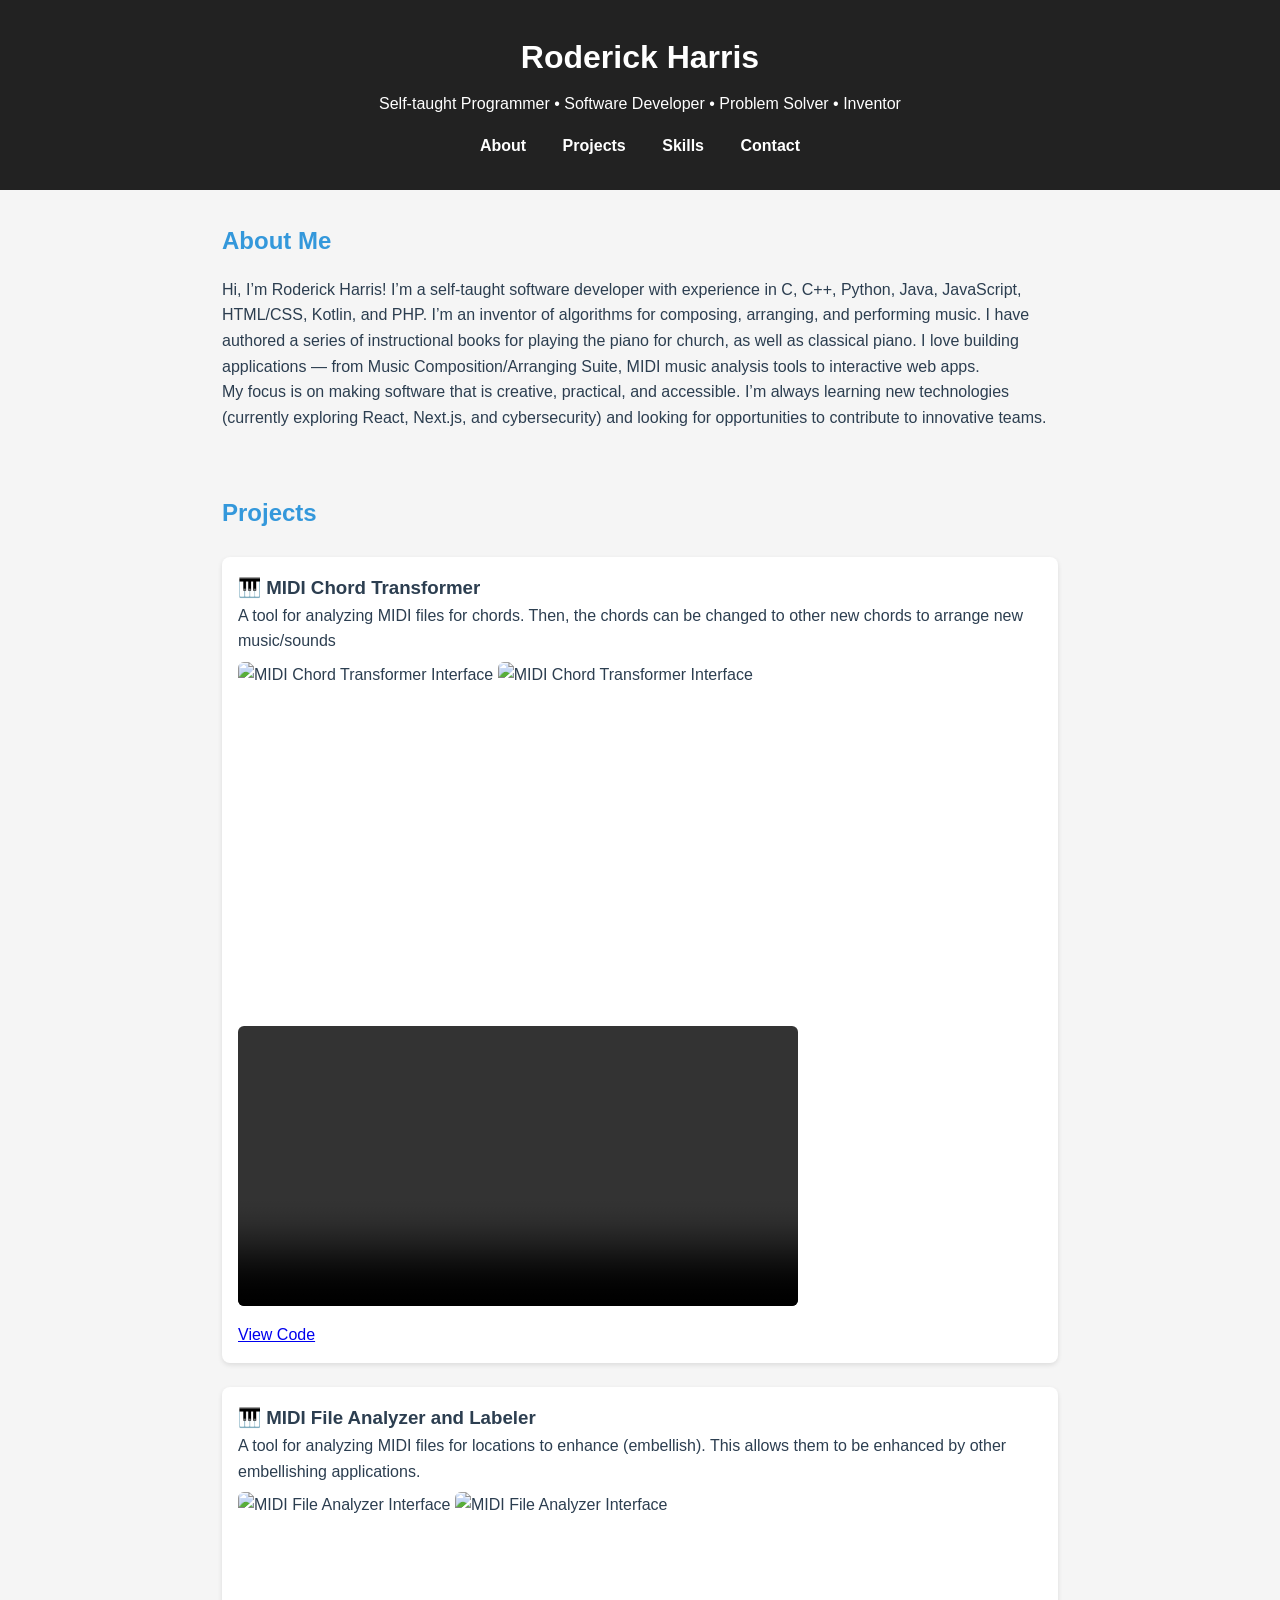
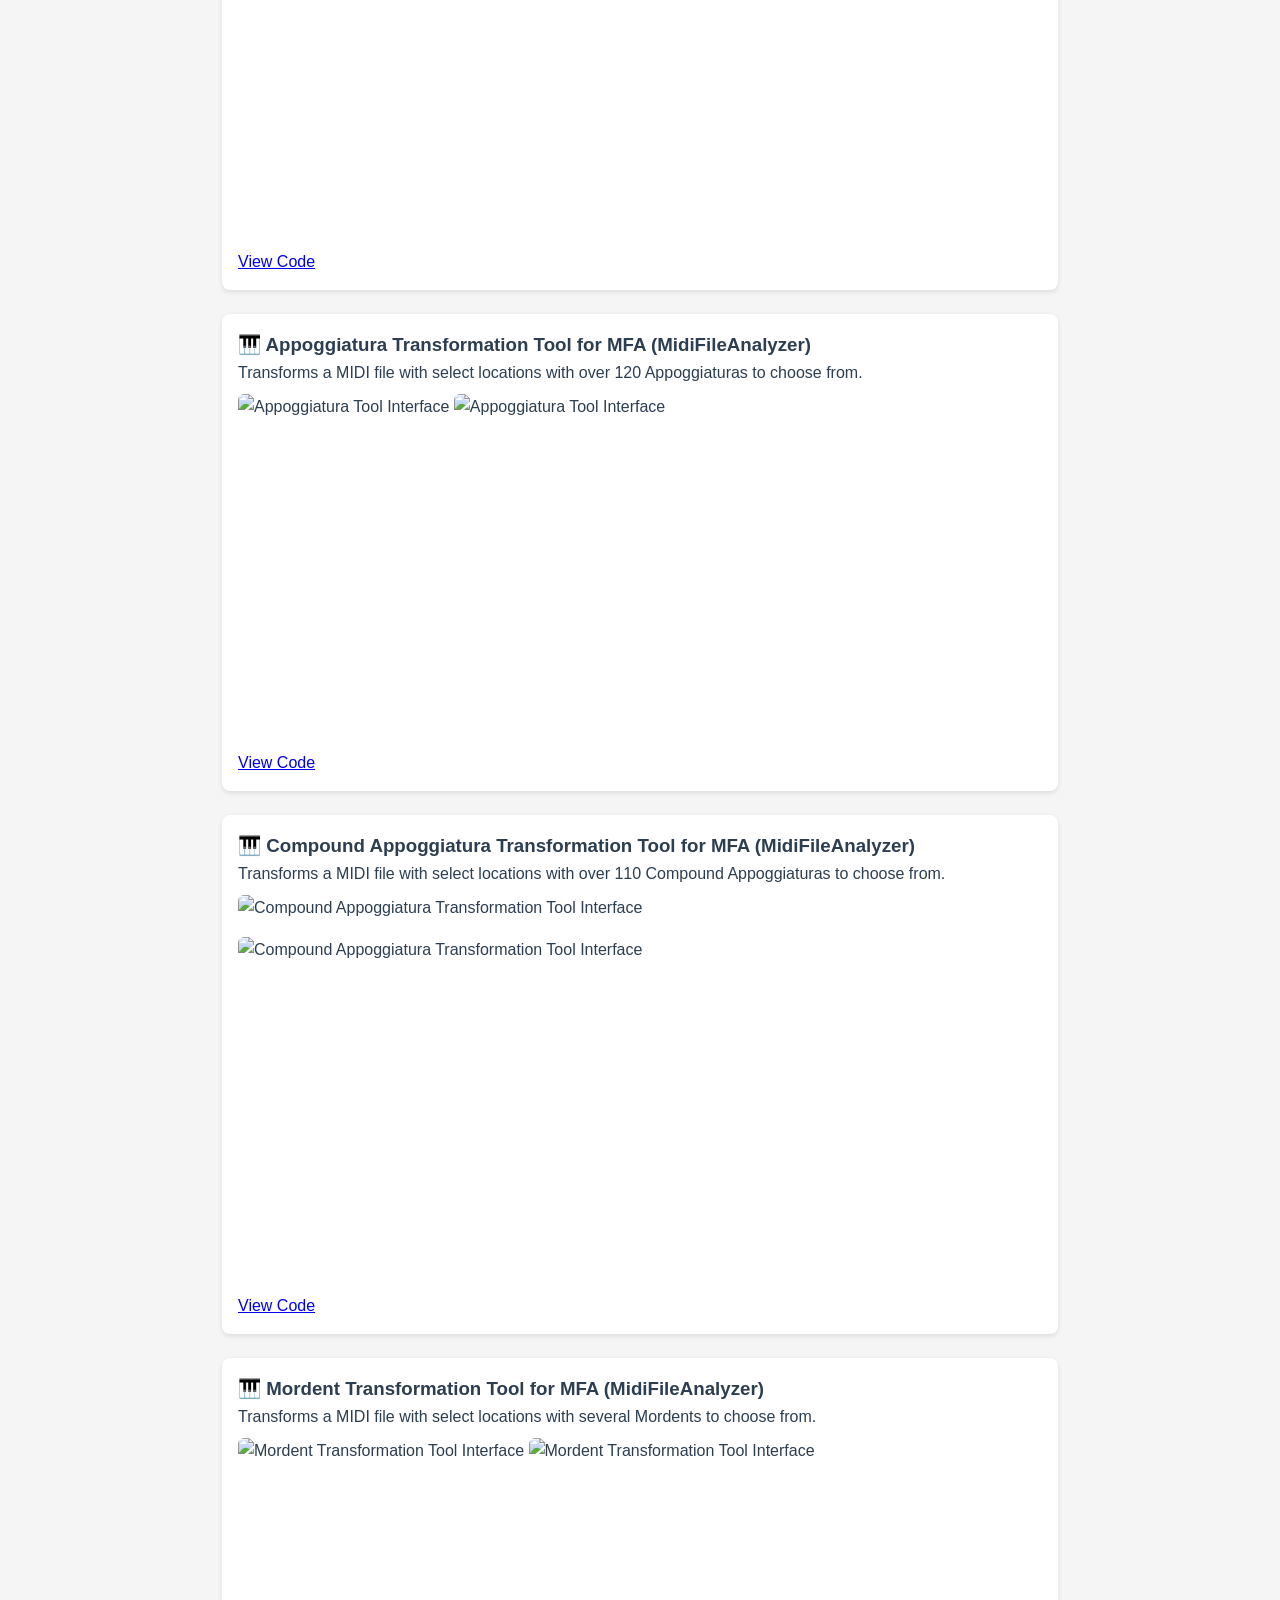
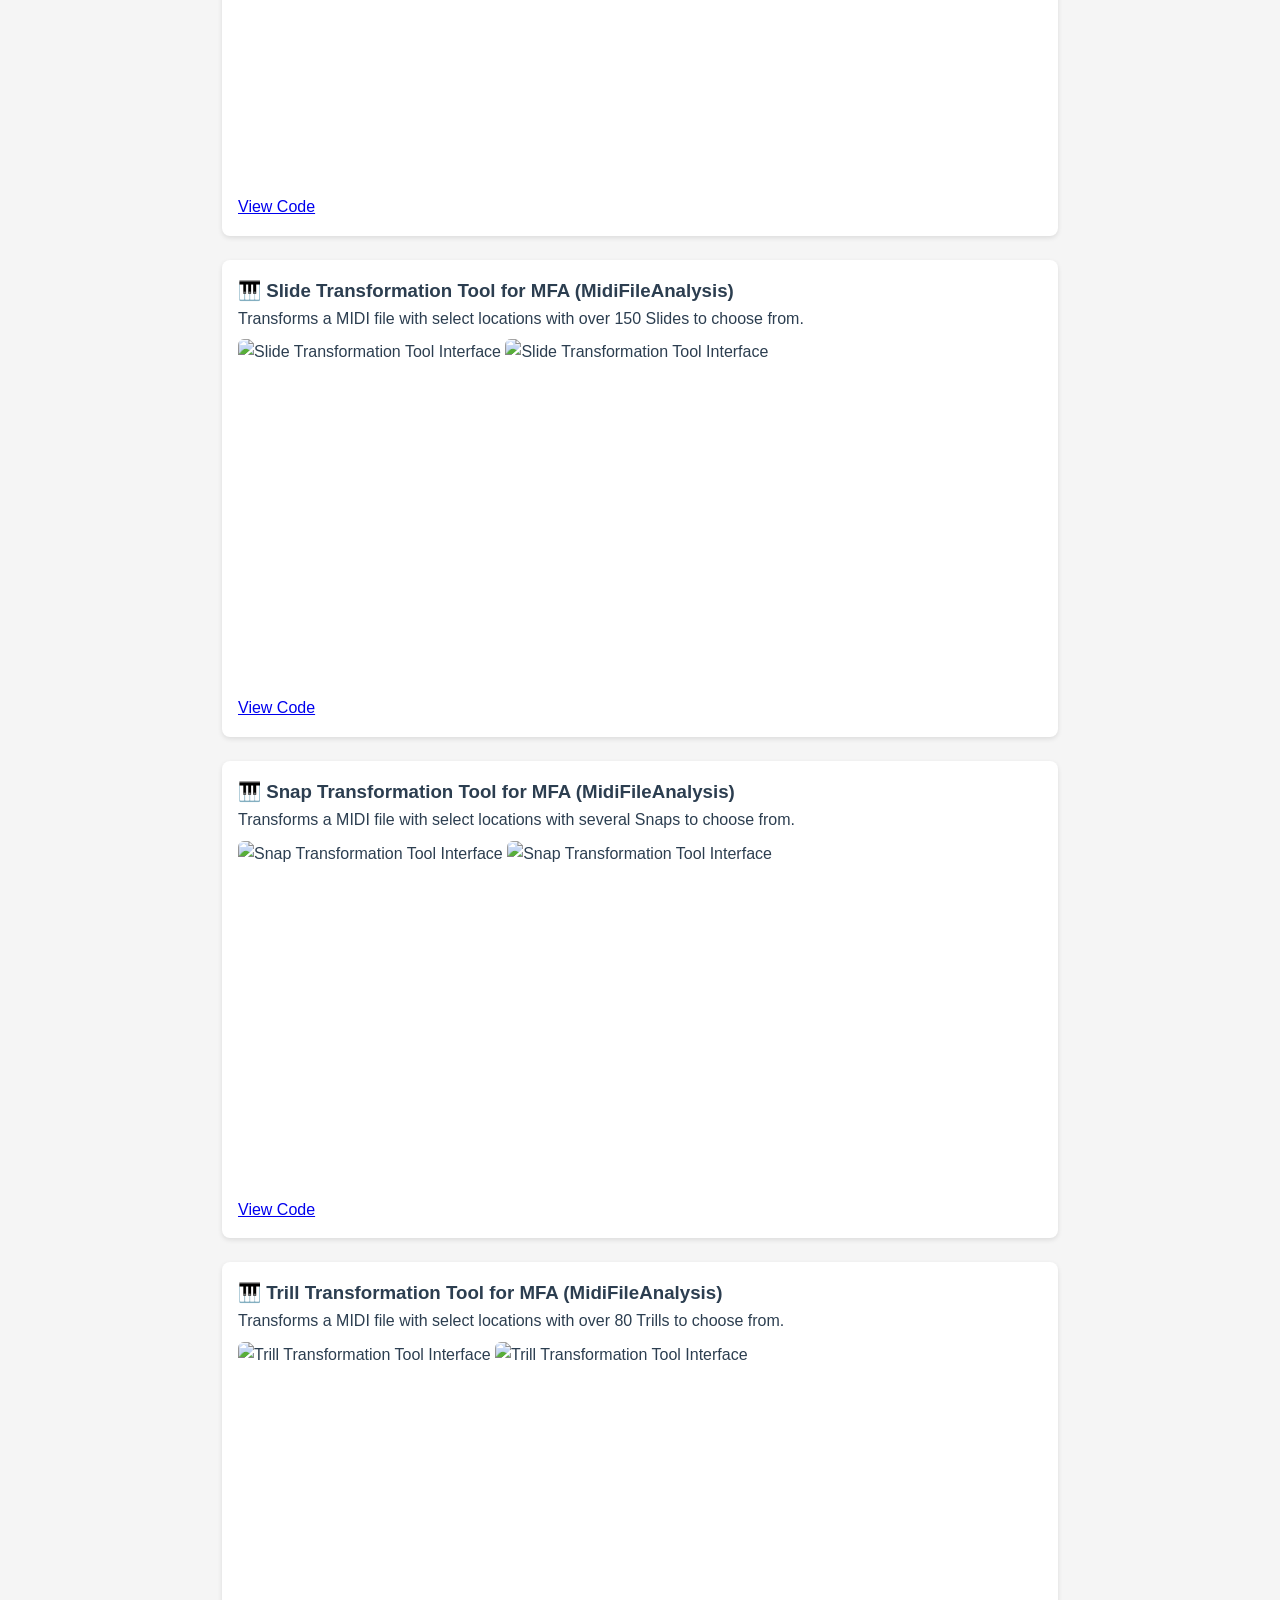
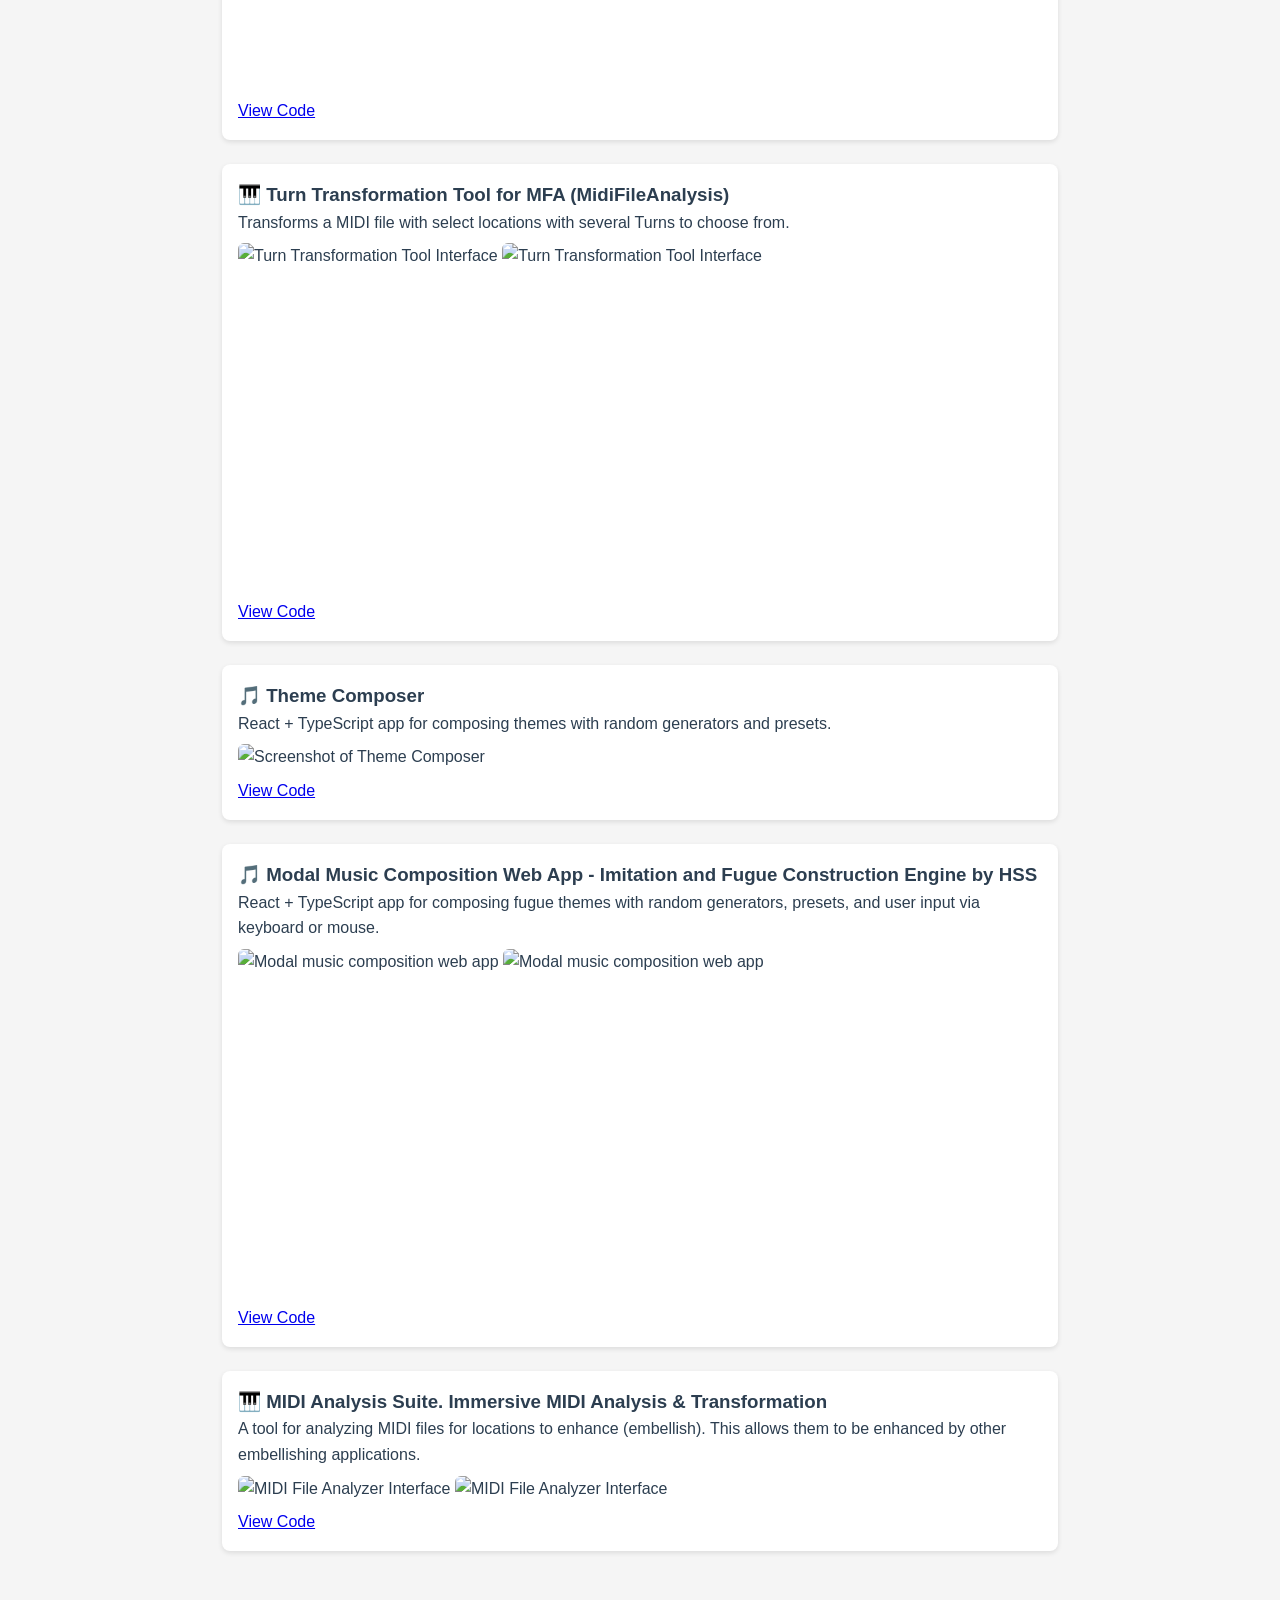
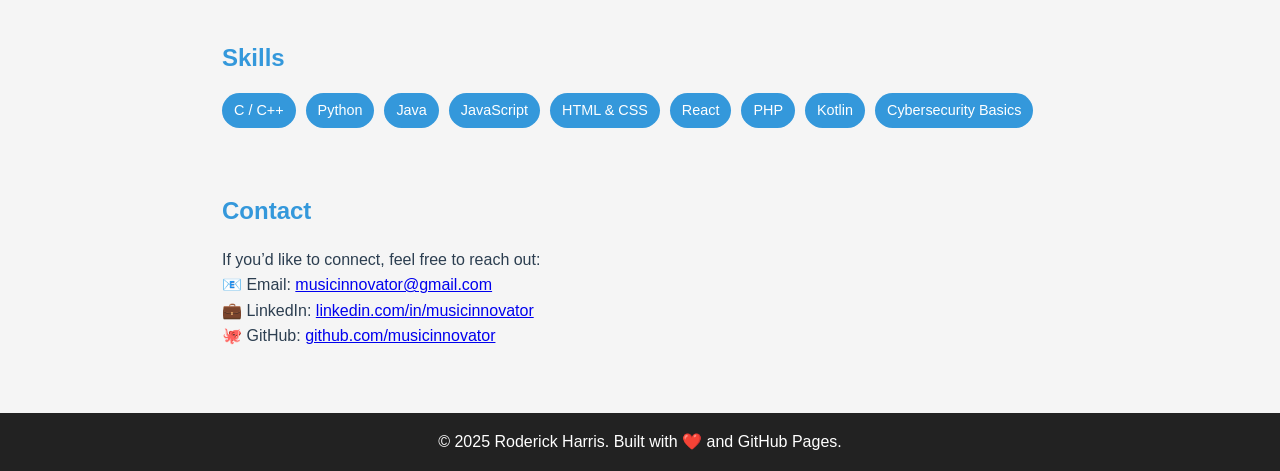
==== index.html @ c1f0aa12 "Update index.html to remove videos and fix contact info" ====
<!DOCTYPE html>
<html lang="en">
<head>
  <meta charset="UTF-8" />
  <meta name="viewport" content="width=device-width, initial-scale=1.0" />
  <title>My Portfolio</title>
  <style>
    :root {
      --primary: #2c3e50;
      --accent: #3498db;
      --light: #f5f5f5;
      --dark: #222;
    }
    * { box-sizing: border-box; margin: 0; padding: 0; }
    body {
      font-family: Arial, sans-serif;
      line-height: 1.6;
      background: var(--light);
      color: var(--primary);
    }
    header {
      background: var(--dark);
      color: white;
      padding: 2rem;
      text-align: center;
    }
    header h1 { margin-bottom: 0.5rem; }
    nav {
      margin-top: 1rem;
    }
    nav a {
      color: white;
      margin: 0 1rem;
      text-decoration: none;
      font-weight: bold;
    }
    nav a:hover { color: var(--accent); }
    section {
      padding: 2rem;
      max-width: 900px;
      margin: auto;
    }
    h2 {
      margin-bottom: 1rem;
      color: var(--accent);
    }
    .project {
      background: white;
      margin: 1.5rem 0;
      padding: 1rem;
      border-radius: 8px;
      box-shadow: 0 2px 5px rgba(0,0,0,0.1);
    }
    .project img, .project video {
      max-width: 100%;
      border-radius: 6px;
      margin: 0.5rem 0;
    }
    .skills-list {
      display: flex;
      flex-wrap: wrap;
      gap: 10px;
    }
    .skill {
      background: var(--accent);
      color: white;
      padding: 6px 12px;
      border-radius: 20px;
      font-size: 0.9rem;
    }
    footer {
      text-align: center;
      background: var(--dark);
      color: white;
      padding: 1rem;
      margin-top: 2rem;
    }
    footer a {
      color: var(--accent);
      text-decoration: none;
    }
  </style>
</head>
<body>

  <!-- Header -->
  <header>
    <h1>Roderick Harris</h1>
    <p>Self-taught Programmer • Software Developer • Problem Solver • Inventor </p>
    <nav>
      <a href="#about">About</a>
      <a href="#projects">Projects</a>
      <a href="#skills">Skills</a>
      <a href="#contact">Contact</a>
    </nav>
  </header>

  <!-- About Me -->
  <section id="about">
    <h2>About Me</h2>
    <p>
      Hi, I’m Roderick Harris! I’m a self-taught software developer with experience in 
      C, C++, Python, Java, JavaScript, HTML/CSS, Kotlin, and PHP. I’m an inventor of algorithms for composing, arranging, and performing music. I have authored a series of instructional books for playing the piano for church, as well as classical piano.  
      I love building applications — from Music Composition/Arranging Suite,  MIDI music analysis tools to interactive web apps.
    </p>
    <p>
      My focus is on making software that is creative, practical, and accessible. 
      I’m always learning new technologies (currently exploring React, Next.js, and cybersecurity) 
      and looking for opportunities to contribute to innovative teams.
    </p>
  </section>

  <!-- Projects -->
  <section id="projects">
    <h2>Projects</h2>

    <div class="project">
      <h3>🎹 MIDI Chord Transformer</h3>
      <p>A tool for analyzing MIDI files for chords. Then, the chords can be changed to other new chords to arrange new music/sounds </p>
      <img src="https://raw.githubusercontent.com/musicinnovator/musicinnovator.github.io/main/images/Screenshot%202025-09-16%20123810.png" alt="MIDI Chord Transformer Interface" />
      <img src="https://raw.githubusercontent.com/musicinnovator/musicinnovator.github.io/main/images/Screenshot%202025-09-16%20123934.png" alt="MIDI Chord Transformer Interface" />
   <!--   <img src="https://raw.githubusercontent.com/musicinnovator/musicinnovator.github.io/main/images/Screenshot%202025-09-16%20124110.png" alt="MIDI Chord Transformer Interface" />
      <img src="https://raw.githubusercontent.com/musicinnovator/musicinnovator.github.io/main/images/Screenshot%202025-09-16%20124159.png" alt="MIDI Chord Transformer Interface" />
      <img src="https://raw.githubusercontent.com/musicinnovator/musicinnovator.github.io/main/images/Screenshot%202025-09-16%20124302.png" alt="MIDI Chord Transformer Interface" />
      <img src="https://raw.githubusercontent.com/musicinnovator/musicinnovator.github.io/main/images/Screenshot%202025-09-16%20124316.png" alt="MIDI Chord Transformer Interface" />
      <img src="https://raw.githubusercontent.com/musicinnovator/musicinnovator.github.io/main/images/Screenshot%202025-09-16%20124333.png" alt="MIDI Chord Transformer Interface" />
      -->
      
      <iframe width="560" height="315" 
        src="https://www.youtube.com/embed/POl7Mb21zJQ" 
        frameborder="0" 
        allow="accelerometer; autoplay; clipboard-write; encrypted-media; gyroscope; picture-in-picture" 
        allowfullscreen>
      </iframe>

      <video controls width="560">
        <source src="videos/midi-demo.mp4" type="video/mp4">
        Your browser does not support the video tag.
      </video>

      <p><a href="https://github.com/musicinnovator/musicinnovator.github.io" target="_blank">View Code</a></p>
    </div>

    <div class="project">
      <h3>🎹 MIDI File Analyzer and Labeler</h3>
      <p>A tool for analyzing MIDI files for locations to enhance (embellish). This allows them to be enhanced by other embellishing applications. </p>
      <img src="https://raw.githubusercontent.com/musicinnovator/musicinnovator.github.io/main/images/Screenshot%202025-09-16%20143939.png" alt="MIDI File Analyzer Interface" />
      <img src="https://raw.githubusercontent.com/musicinnovator/musicinnovator.github.io/main/images/Screenshot%202025-09-16%20144003.png" alt="MIDI File Analyzer Interface" />
     <!-- <img src="https://raw.githubusercontent.com/musicinnovator/musicinnovator.github.io/main/images/Screenshot%202025-09-16%20144029.png" alt="MIDI File Analyzer Interface" />
      <img src="https://raw.githubusercontent.com/musicinnovator/musicinnovator.github.io/main/images/Screenshot%202025-09-16%20144121.png" alt="MIDI File Analyzer Interface" />
      <img src="https://raw.githubusercontent.com/musicinnovator/musicinnovator.github.io/main/images/Screenshot%202025-09-16%20144229.png" alt="MIDI File Analyzer Interface" />   
      -->

      <iframe width="560" height="315" 
        src="https://www.youtube.com/embed/oKEQowhVmXs" 
        frameborder="0" 
        allow="accelerometer; autoplay; clipboard-write; encrypted-media; gyroscope; picture-in-picture" 
        allowfullscreen>
      </iframe>
      

      <p><a href="https://github.com/musicinnovator/musicinnovator.github.io" target="_blank">View Code</a></p>
    </div>


 <div class="project">
      <h3>🎹 Appoggiatura Transformation Tool for MFA (MidiFileAnalyzer)</h3>
      <p>Transforms a MIDI file with select locations with over 120 Appoggiaturas to choose from. </p>
      <img src="https://raw.githubusercontent.com/musicinnovator/musicinnovator.github.io/main/images/Screenshot%202025-09-16%20150941.png" alt="Appoggiatura Tool Interface" />
      <img src="https://raw.githubusercontent.com/musicinnovator/musicinnovator.github.io/main/images/Screenshot%202025-09-16%20151041.png" alt="Appoggiatura Tool Interface" />


      <iframe width="560" height="315" 
        src="https://www.youtube.com/embed/gQu9BuOOy-Y" 
        frameborder="0" 
        allow="accelerometer; autoplay; clipboard-write; encrypted-media; gyroscope; picture-in-picture" 
        allowfullscreen>
      </iframe>
      
 
      <p><a href="https://github.com/musicinnovator/musicinnovator.github.io" target="_blank">View Code</a></p>
    </div>

 <div class="project">
      <h3>🎹 Compound Appoggiatura Transformation Tool for MFA (MidiFileAnalyzer)</h3>
      <p>Transforms a MIDI file with select locations with over 110 Compound Appoggiaturas to choose from. </p>
      <img src="https://raw.githubusercontent.com/musicinnovator/musicinnovator.github.io/main/images/Screenshot%202025-09-16%20155605.png" alt="Compound Appoggiatura Transformation Tool Interface" />
      <img src="https://raw.githubusercontent.com/musicinnovator/musicinnovator.github.io/main/images/Screenshot%202025-09-16%20155631.png" alt="Compound Appoggiatura Transformation Tool Interface" />
     
      <iframe width="560" height="315" 
        src="https://www.youtube.com/embed/o0lzD8y28nU"  
        frameborder="0" 
        allow="accelerometer; autoplay; clipboard-write; encrypted-media; gyroscope; picture-in-picture" 
        allowfullscreen>
      </iframe>
      

      <p><a href="https://github.com/musicinnovator/musicinnovator.github.io" target="_blank">View Code</a></p>
    </div>



     <div class="project">
      <h3>🎹 Mordent Transformation Tool for MFA (MidiFileAnalyzer)</h3>
      <p>Transforms a MIDI file with select locations with several Mordents to choose from.</p>
      <img src="https://raw.githubusercontent.com/musicinnovator/musicinnovator.github.io/main/images/Screenshot%202025-09-16%20161058.png" alt="Mordent Transformation Tool Interface" />
      <img src="https://raw.githubusercontent.com/musicinnovator/musicinnovator.github.io/main/images/Screenshot%202025-09-16%20161114.png" alt="Mordent Transformation Tool Interface" />


      <iframe width="560" height="315" 
        src="https://www.youtube.com/embed/Qi_O2LGV--Q" 
        frameborder="0" 
        allow="accelerometer; autoplay; clipboard-write; encrypted-media; gyroscope; picture-in-picture" 
        allowfullscreen>
      </iframe>
      

      <p><a href="https://github.com/musicinnovator/musicinnovator.github.io" target="_blank">View Code</a></p>
    </div>



     <div class="project">
      <h3>🎹 Slide Transformation Tool for MFA (MidiFileAnalysis)</h3>
      <p>Transforms a MIDI file with select locations with over 150 Slides to choose from. </p>
      <img src="https://raw.githubusercontent.com/musicinnovator/musicinnovator.github.io/main/images/Screenshot%202025-09-16%20162708.png" alt="Slide Transformation Tool Interface" />
      <img src="https://raw.githubusercontent.com/musicinnovator/musicinnovator.github.io/main/images/Screenshot%202025-09-16%20162730.png" alt="Slide Transformation Tool Interface" />

      <iframe width="560" height="315" 
        src="https://www.youtube.com/embed/g3kZcJUZhpc"  
        frameborder="0" 
        allow="accelerometer; autoplay; clipboard-write; encrypted-media; gyroscope; picture-in-picture" 
        allowfullscreen>
      </iframe>
      

      <p><a href="https://github.com/musicinnovator/musicinnovator.github.io" target="_blank">View Code</a></p>
    </div>



 <div class="project">
      <h3>🎹 Snap Transformation Tool for MFA (MidiFileAnalysis)</h3>
      <p>Transforms a MIDI file with select locations with several Snaps to choose from. </p>
      <img src="https://raw.githubusercontent.com/musicinnovator/musicinnovator.github.io/main/images/Screenshot%202025-09-16%20164917.png" alt="Snap Transformation Tool Interface" />
      <img src="https://raw.githubusercontent.com/musicinnovator/musicinnovator.github.io/main/images/Screenshot%202025-09-16%20164927.png" alt="Snap Transformation Tool Interface" />

      <iframe width="560" height="315" 
        src="https://www.youtube.com/embed/CYn2usFqQYc"   
        frameborder="0" 
        allow="accelerometer; autoplay; clipboard-write; encrypted-media; gyroscope; picture-in-picture" 
        allowfullscreen>
      </iframe>
      

      <p><a href="https://github.com/musicinnovator/musicinnovator.github.io" target="_blank">View Code</a></p>
    </div>


     <div class="project">
      <h3>🎹 Trill Transformation Tool for MFA (MidiFileAnalysis)</h3>
      <p>Transforms a MIDI file with select locations with over 80 Trills to choose from. </p>
      <img src="https://raw.githubusercontent.com/musicinnovator/musicinnovator.github.io/main/images/Screenshot%202025-09-16%20165735.png" alt="Trill Transformation Tool Interface" />
      <img src="https://raw.githubusercontent.com/musicinnovator/musicinnovator.github.io/main/images/Screenshot%202025-09-16%20165748.png" alt="Trill Transformation Tool Interface" />

      <iframe width="560" height="315" 
        src="https://www.youtube.com/embed/OuILCHWVqhI" 
        frameborder="0" 
        allow="accelerometer; autoplay; clipboard-write; encrypted-media; gyroscope; picture-in-picture" 
        allowfullscreen>
      </iframe>
      

      <p><a href="https://github.com/musicinnovator/musicinnovator.github.io" target="_blank">View Code</a></p>
    </div>




     <div class="project">
      <h3>🎹 Turn Transformation Tool for MFA (MidiFileAnalysis)</h3>
      <p>Transforms a MIDI file with select locations with several Turns to choose from. </p>
      <img src="https://raw.githubusercontent.com/musicinnovator/musicinnovator.github.io/main/images/Screenshot%202025-09-16%20170511.png" alt="Turn Transformation Tool Interface" />
      <img src="https://raw.githubusercontent.com/musicinnovator/musicinnovator.github.io/main/images/Screenshot%202025-09-16%20170524.png" alt="Turn Transformation Tool Interface" />

      <iframe width="560" height="315" 
        src="https://www.youtube.com/embed/W46_flj1VqM"  
        frameborder="0" 
        allow="accelerometer; autoplay; clipboard-write; encrypted-media; gyroscope; picture-in-picture" 
        allowfullscreen>
      </iframe>
      

      <p><a href="https://github.com/musicinnovator/musicinnovator.github.io" target="_blank">View Code</a></p>
    </div>

    

    

    
    <div class="project">
      <h3>🎵 Theme Composer</h3>
      <p>React + TypeScript app for composing themes with random generators and presets.</p>
      <img src="images/theme-composer.png" alt="Screenshot of Theme Composer" />
      <p><a href="https://github.com/musicinnovator/musicinnovator.github.io" target="_blank">View Code</a></p>
    </div>
    


    <div class="project">
      <h3>🎵 Modal Music Composition Web App - Imitation and Fugue Construction Engine by HSS</h3>
      <p>React + TypeScript app for composing fugue themes with random generators, presets, and user input via keyboard or mouse.</p>
      
      <img src="https://raw.githubusercontent.com/musicinnovator/musicinnovator.github.io/main/images/Screenshot1.png" alt="Modal music composition web app" />
      <img src="https://raw.githubusercontent.com/musicinnovator/musicinnovator.github.io/main/images/Screenshot2.png" alt="Modal music composition web app" />
 <!--     <img src="https://raw.githubusercontent.com/musicinnovator/musicinnovator.github.io/main/images/Screenshot3.png" alt="Modal music composition web app" />
      <img src="https://raw.githubusercontent.com/musicinnovator/musicinnovator.github.io/main/images/Screenshot4.png" alt="Modal music composition web app" />
      <img src="https://raw.githubusercontent.com/musicinnovator/musicinnovator.github.io/main/images/Screenshot5.png" alt="Modal music composition web app" />
      <img src="https://raw.githubusercontent.com/musicinnovator/musicinnovator.github.io/main/images/Screenshot6.png" alt="Modal music composition web app" />

      -->
      
      <iframe width="560" height="315" 
        src="https://www.youtube.com/embed/POl7Mb21zJQ" 
        frameborder="0" 
        allow="accelerometer; autoplay; clipboard-write; encrypted-media; gyroscope; picture-in-picture" 
        allowfullscreen>
      </iframe>

      
      <p><a href="https://github.com/musicinnovator/musicinnovator.github.io" target="_blank">View Code</a></p>
    </div>

      <div class="project">
      <h3>🎹 MIDI Analysis Suite. Immersive MIDI Analysis & Transformation</h3>
      <p>A tool for analyzing MIDI files for locations to enhance (embellish). This allows them to be enhanced by other embellishing applications. </p>
      <img src="https://raw.githubusercontent.com/musicinnovator/musicinnovator.github.io/main/images/Screenshot%202025-09-17%20150213.png" alt="MIDI File Analyzer Interface" />
      <img src="https://raw.githubusercontent.com/musicinnovator/musicinnovator.github.io/main/images/Screenshot%202025-09-17%20150237.png" alt="MIDI File Analyzer Interface" />
  <!--    <img src="https://raw.githubusercontent.com/musicinnovator/musicinnovator.github.io/main/images/Screenshot%202025-09-17%20150258.png" alt="MIDI File Analyzer Interface" />
      <img src="https://raw.githubusercontent.com/musicinnovator/musicinnovator.github.io/main/images/Screenshot%202025-09-17%20150441.png" alt="MIDI File Analyzer Interface" />
      <img src="https://raw.githubusercontent.com/musicinnovator/musicinnovator.github.io/main/images/Screenshot%202025-09-17%20150636.png" alt="MIDI File Analyzer Interface" />
-->

      <p><a href="https://github.com/musicinnovator/musicinnovator.github.io" target="_blank">View Code</a></p>
    </div>

  </section>

  <!-- Skills -->
  <section id="skills">
    <h2>Skills</h2>
    <div class="skills-list">
      <span class="skill">C / C++</span>
      <span class="skill">Python</span>
      <span class="skill">Java</span>
      <span class="skill">JavaScript</span>
      <span class="skill">HTML & CSS</span>
      <span class="skill">React</span>
      <span class="skill">PHP</span>
      <span class="skill">Kotlin</span>
      <span class="skill">Cybersecurity Basics</span>
    </div>
  </section>

  <!-- Contact -->
<section id="contact">
  <h2>Contact</h2>
  <p>If you’d like to connect, feel free to reach out:</p>
  <p>
    📧 Email: <a href="mailto:musicinnovator@gmail.com">musicinnovator@gmail.com</a><br />
    💼 LinkedIn: <a href="https://linkedin.com/in/musicinnovator" target="_blank">linkedin.com/in/musicinnovator</a><br />
    🐙 GitHub: <a href="https://github.com/musicinnovator" target="_blank">github.com/musicinnovator</a>
  </p>
</section>

  <!-- Footer -->
  <footer>
    <p>© 2025 Roderick Harris. Built with ❤️ and GitHub Pages.</p>
  </footer>

</body>
</html>
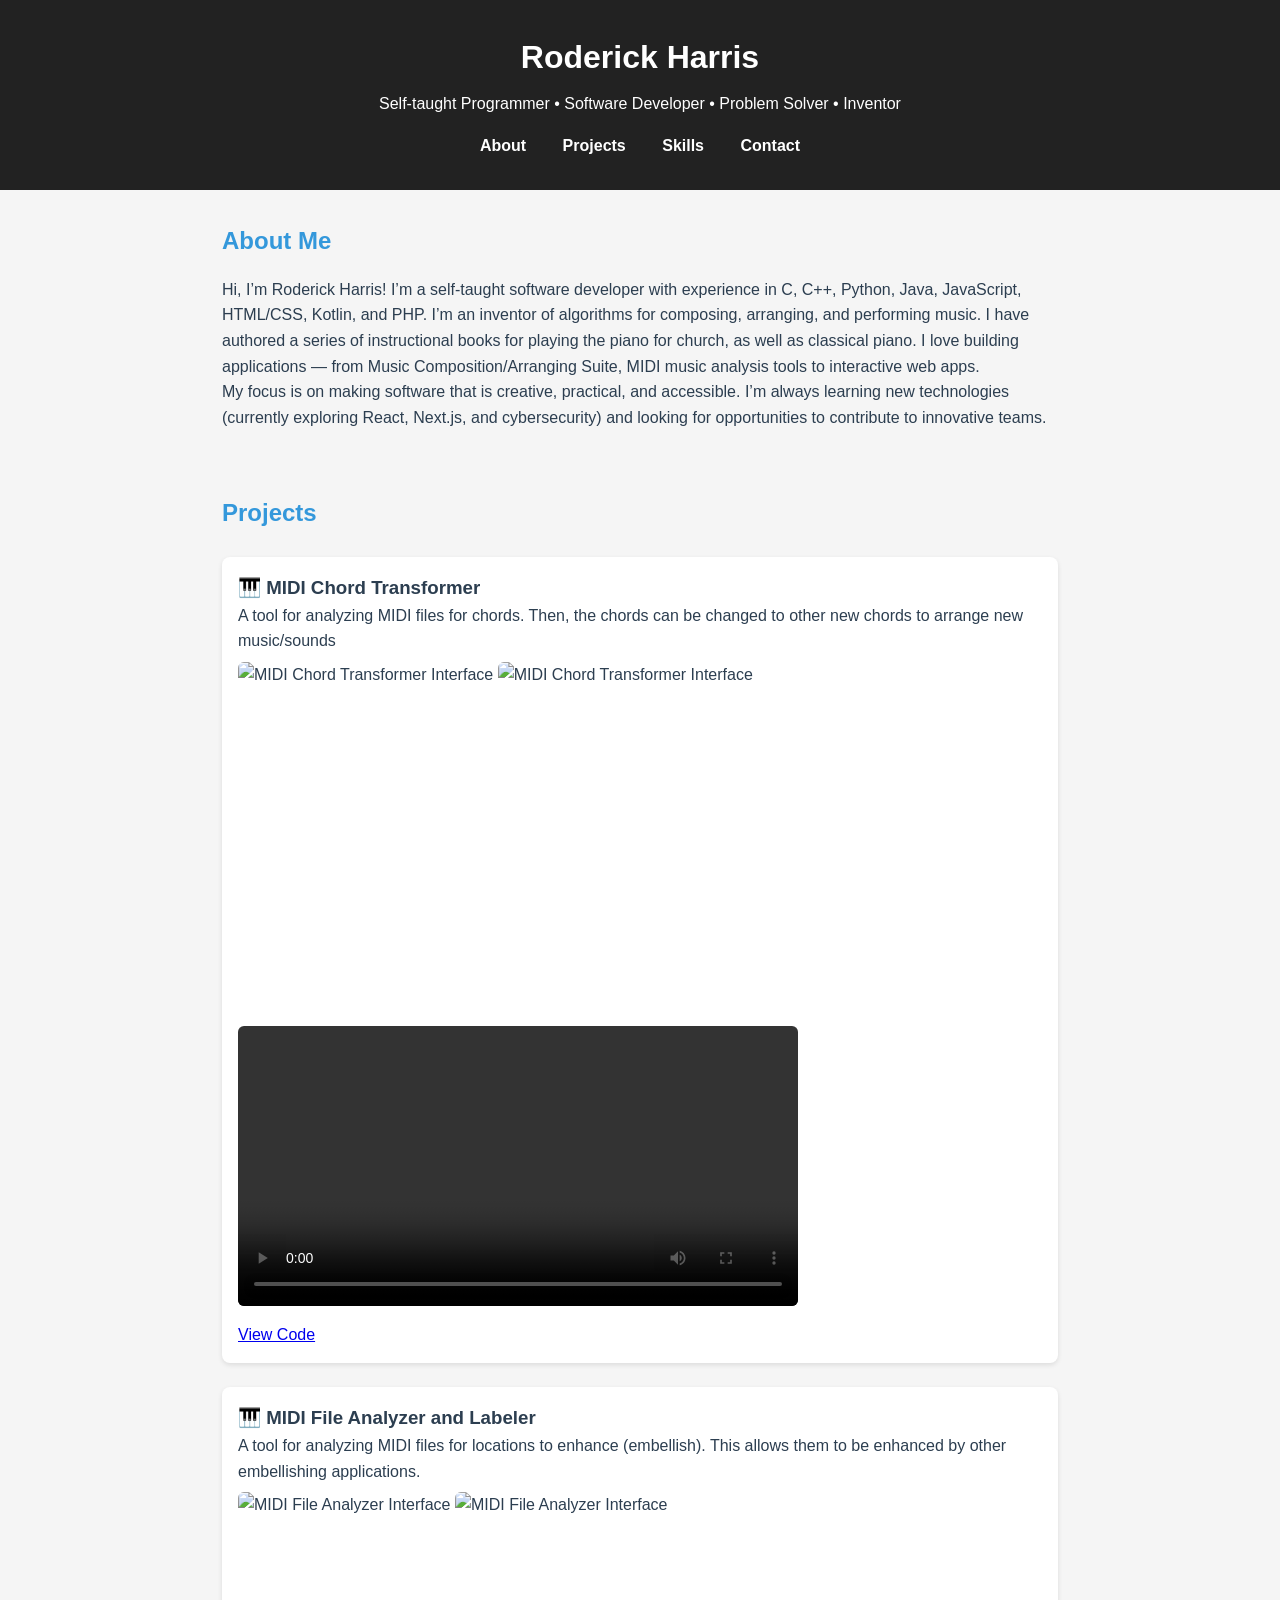
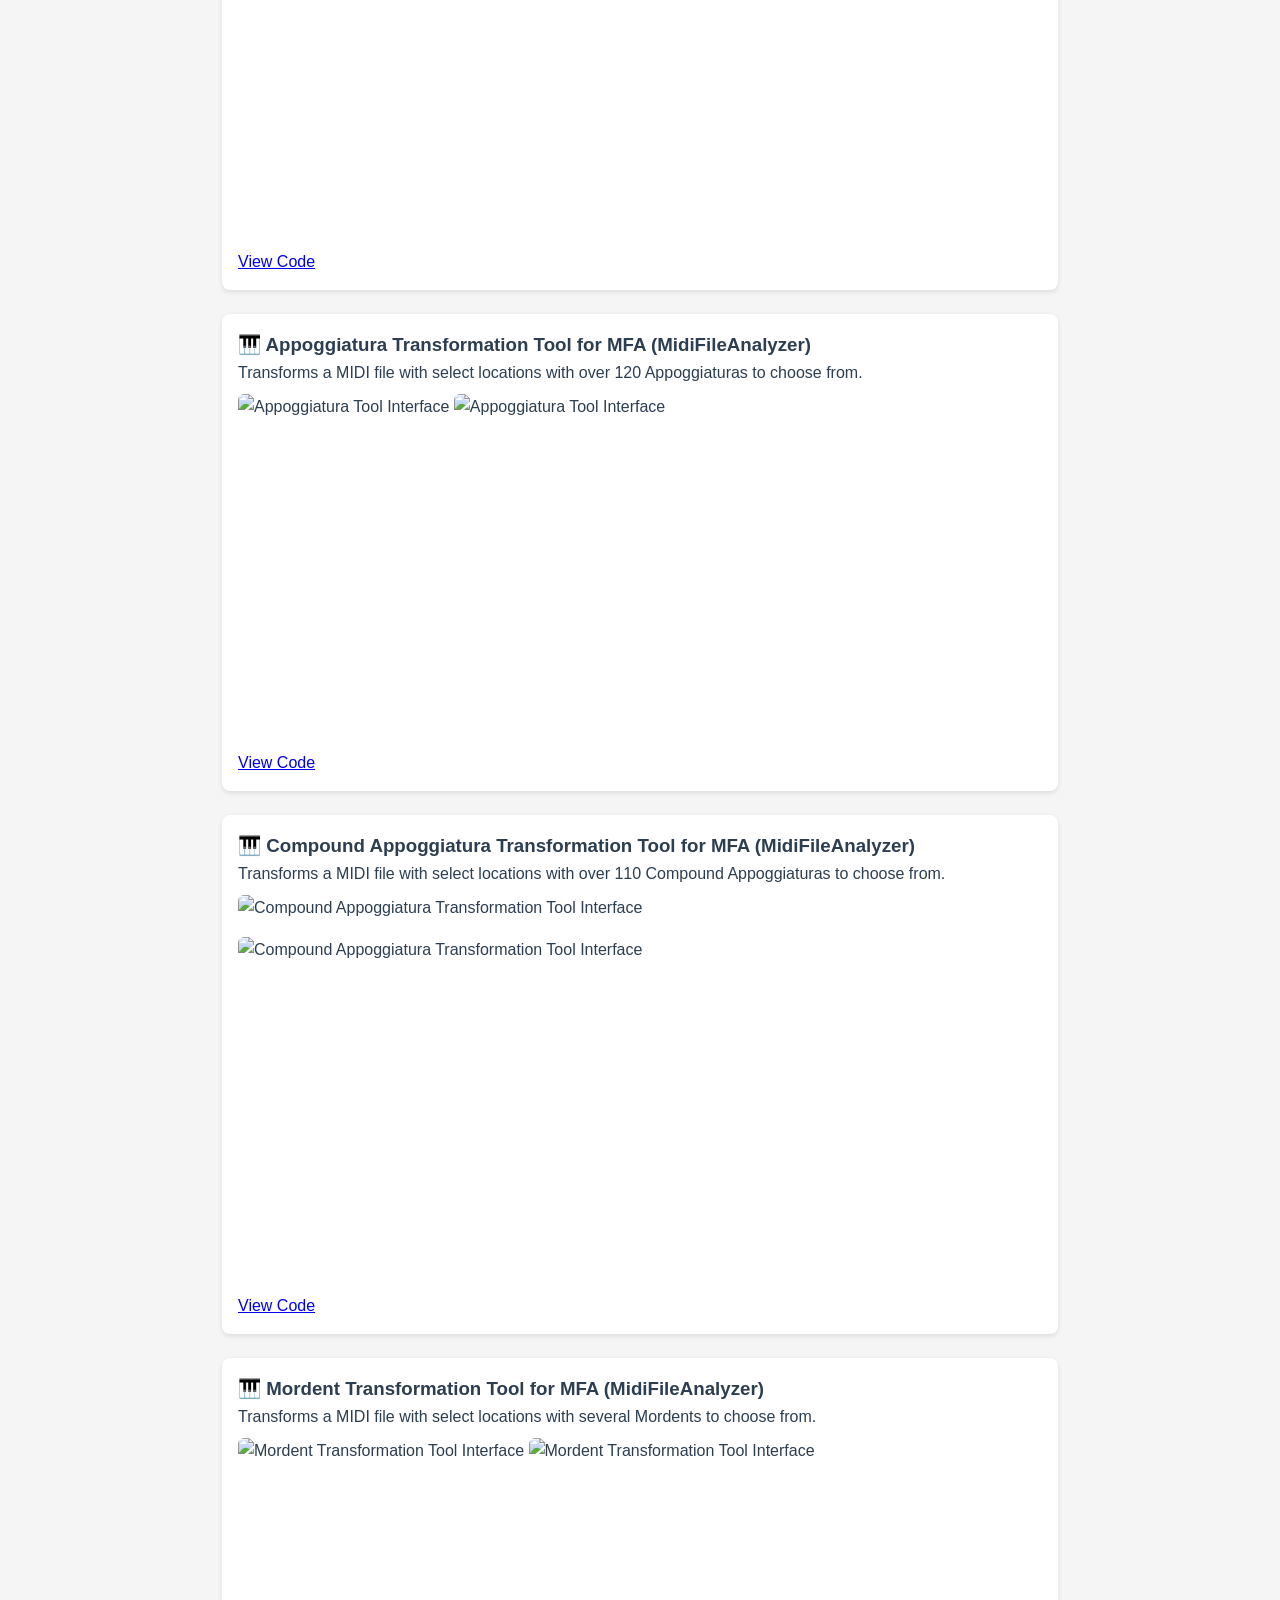
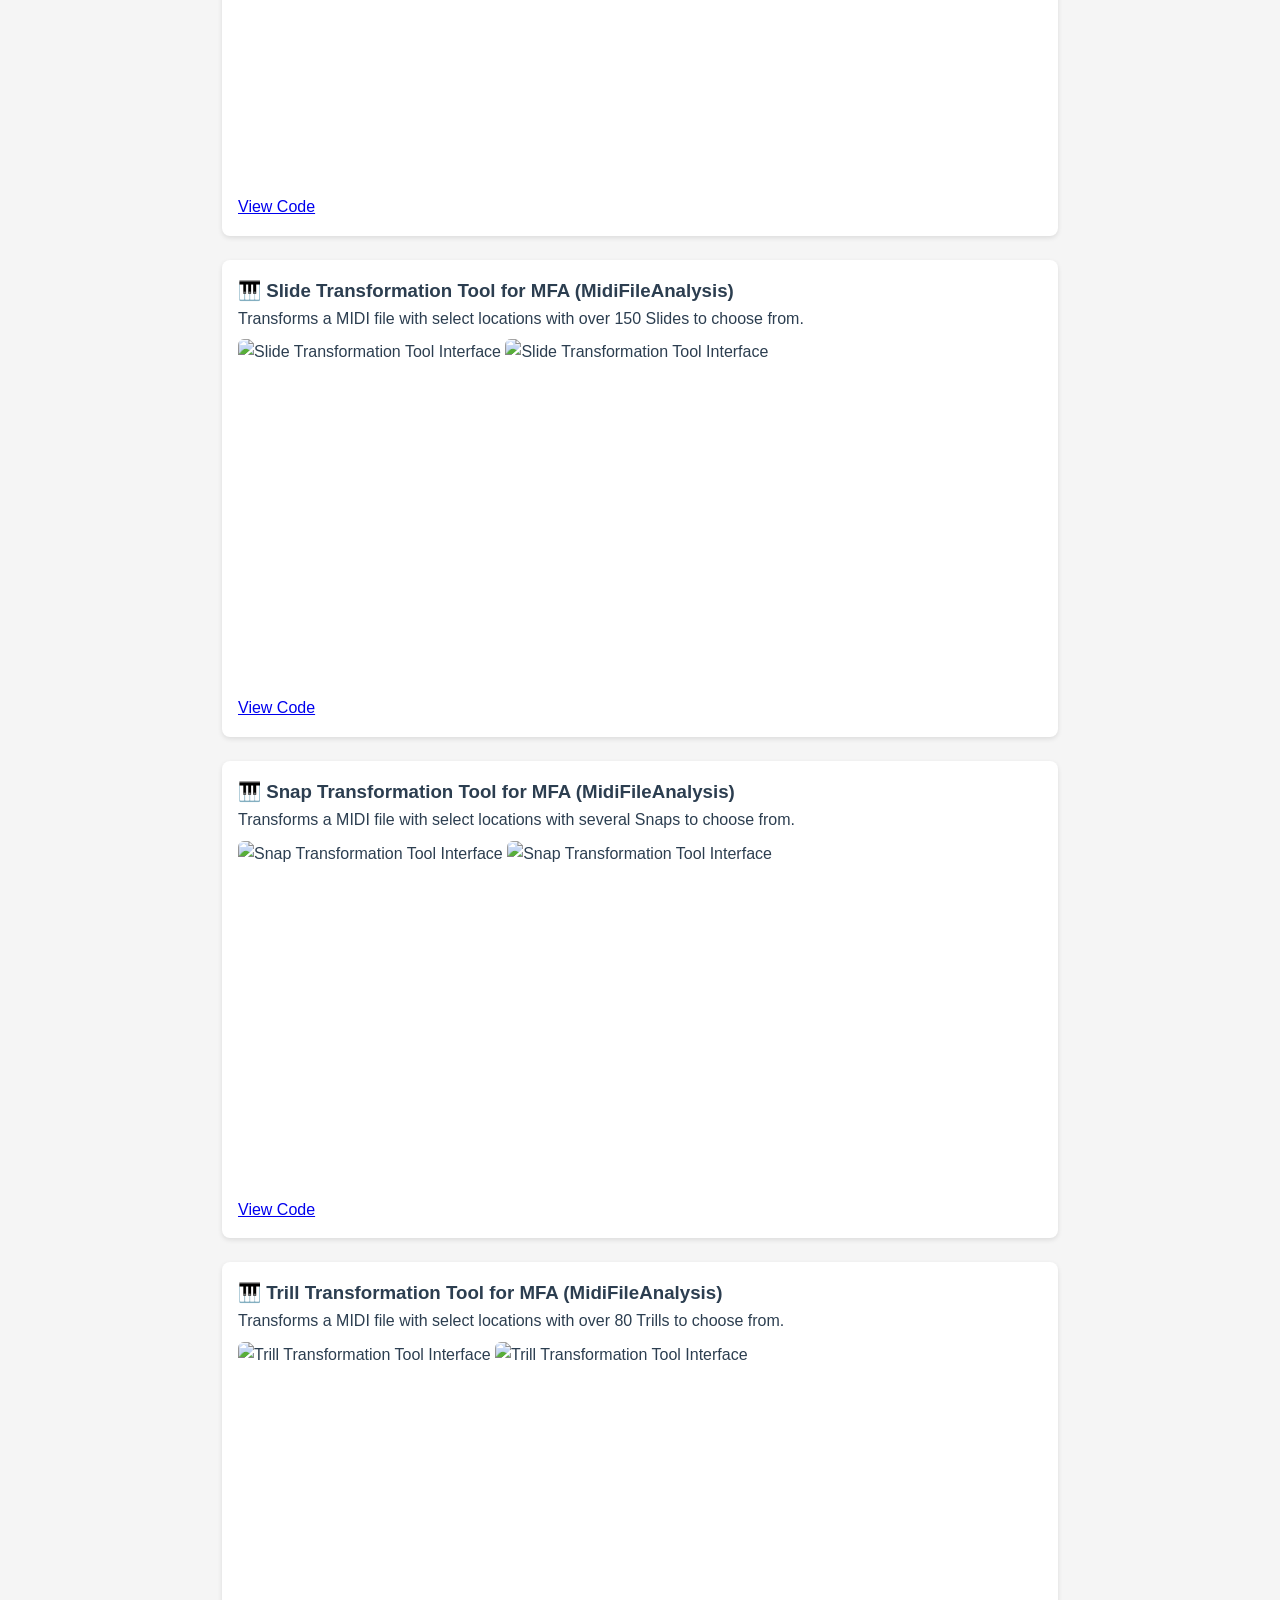
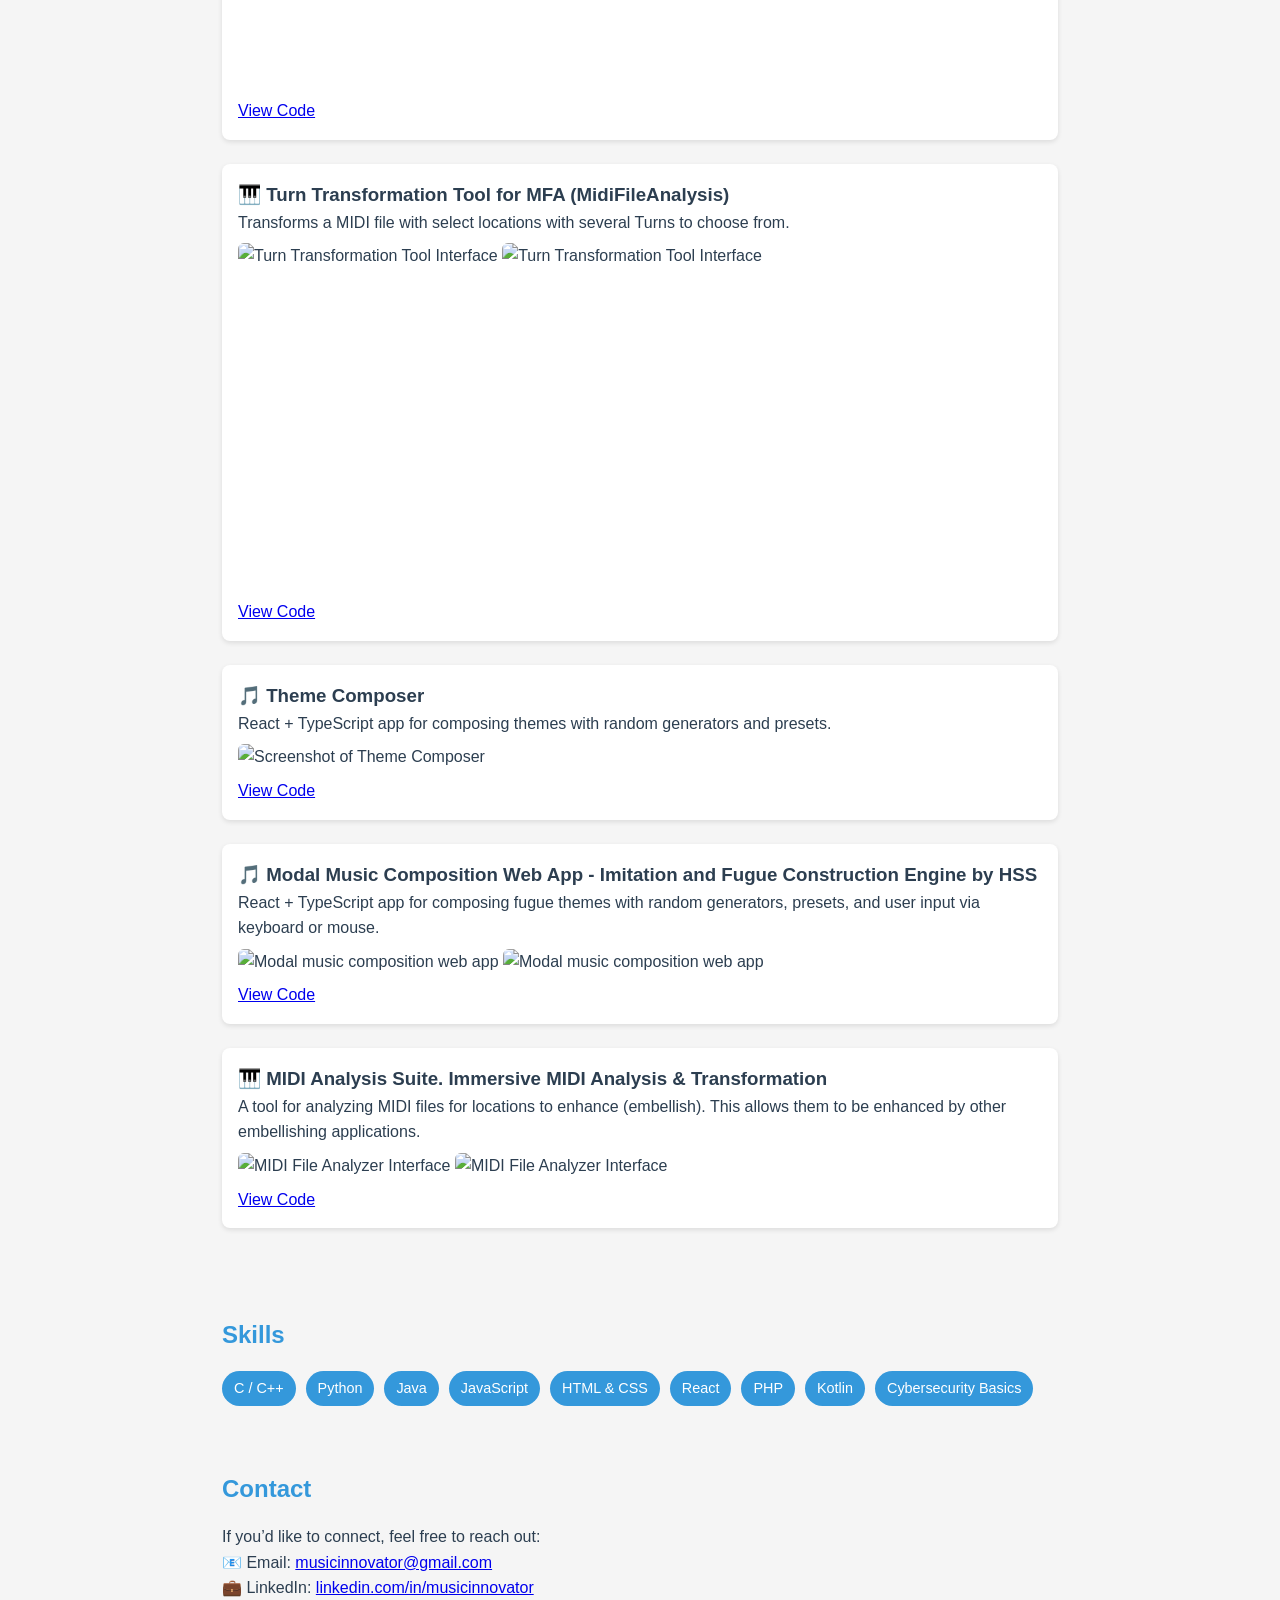
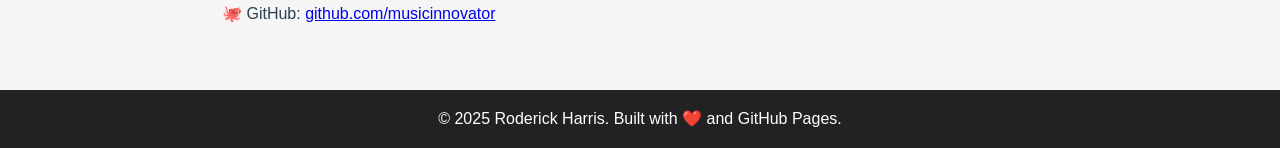
==== commit 683663da: "Update index.html" ====
--- a/index.html
+++ b/index.html
@@ -319,7 +319,7 @@
       <img src="https://raw.githubusercontent.com/musicinnovator/musicinnovator.github.io/main/images/Screenshot5.png" alt="Modal music composition web app" />
       <img src="https://raw.githubusercontent.com/musicinnovator/musicinnovator.github.io/main/images/Screenshot6.png" alt="Modal music composition web app" />
 
-      -->
+      
       
       <iframe width="560" height="315" 
         src="https://www.youtube.com/embed/POl7Mb21zJQ" 
@@ -327,6 +327,7 @@
         allow="accelerometer; autoplay; clipboard-write; encrypted-media; gyroscope; picture-in-picture" 
         allowfullscreen>
       </iframe>
+-->
 
       
       <p><a href="https://github.com/musicinnovator/musicinnovator.github.io" target="_blank">View Code</a></p>
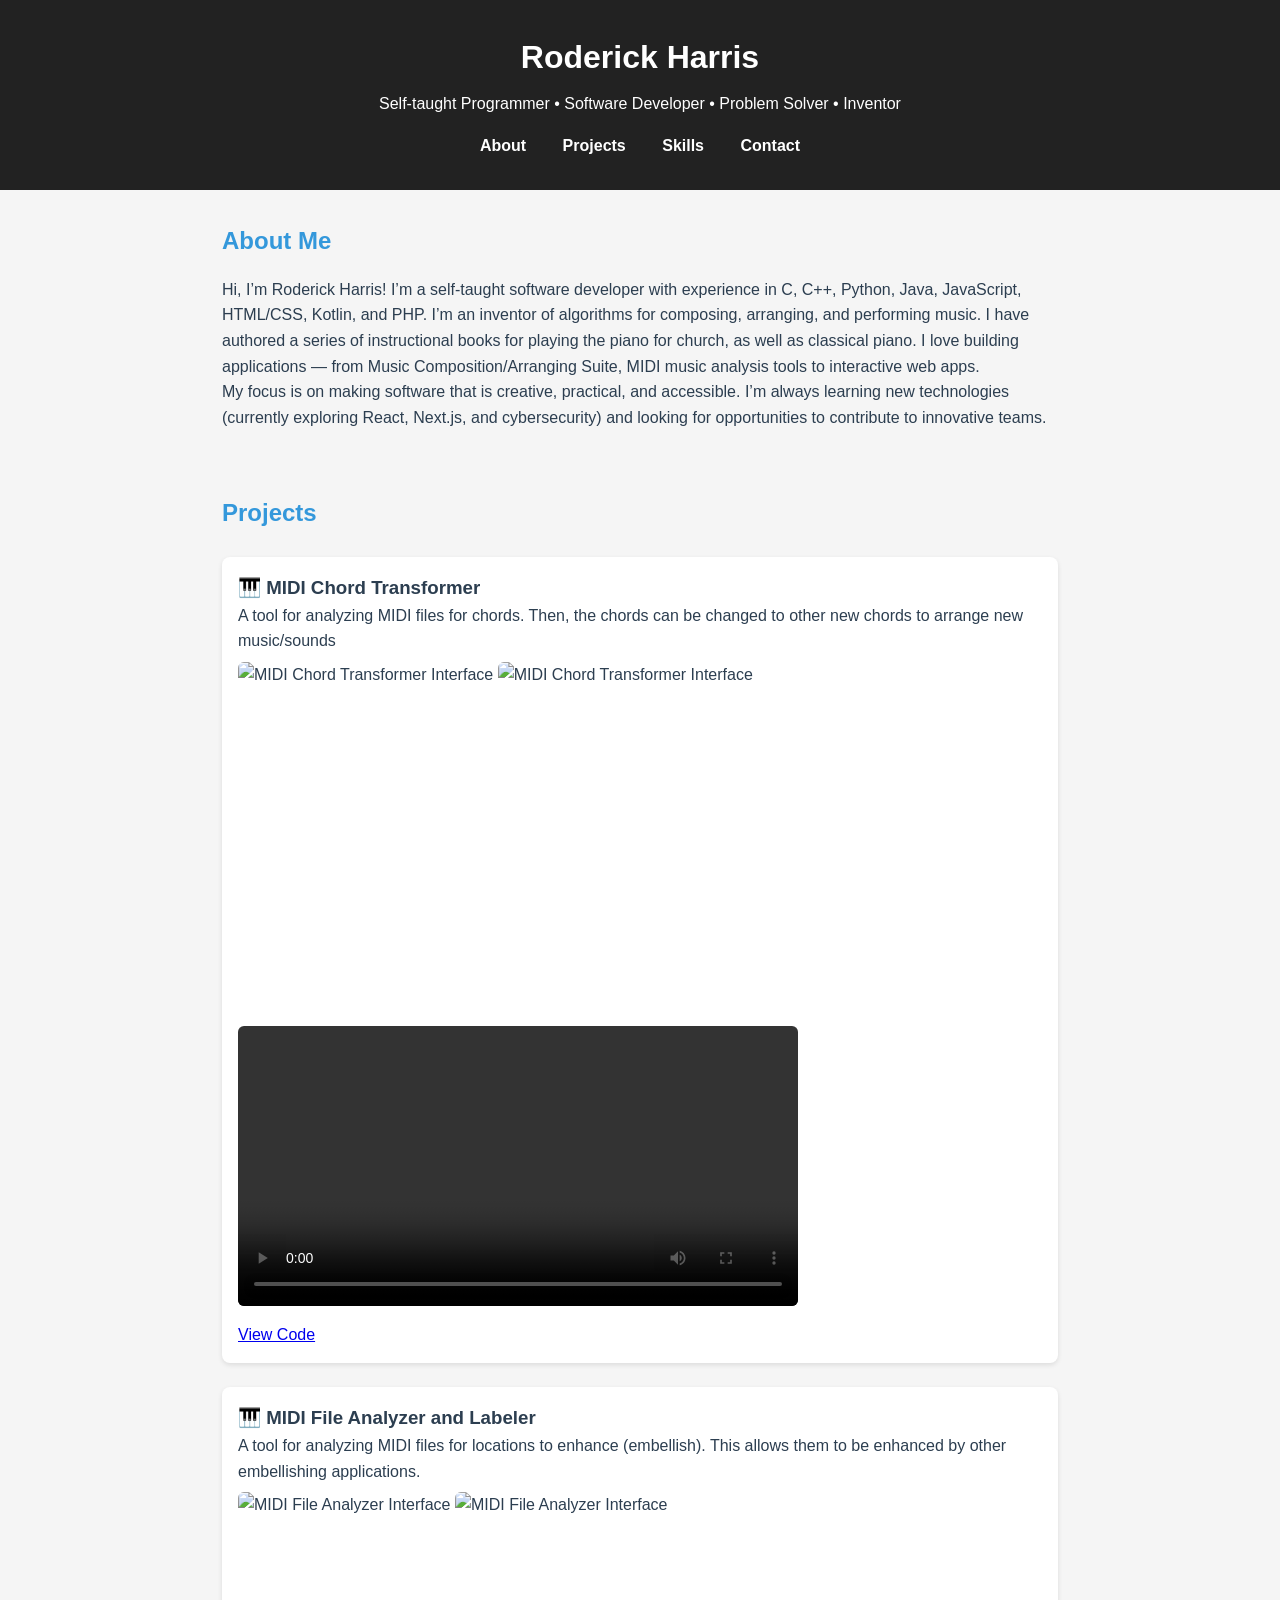
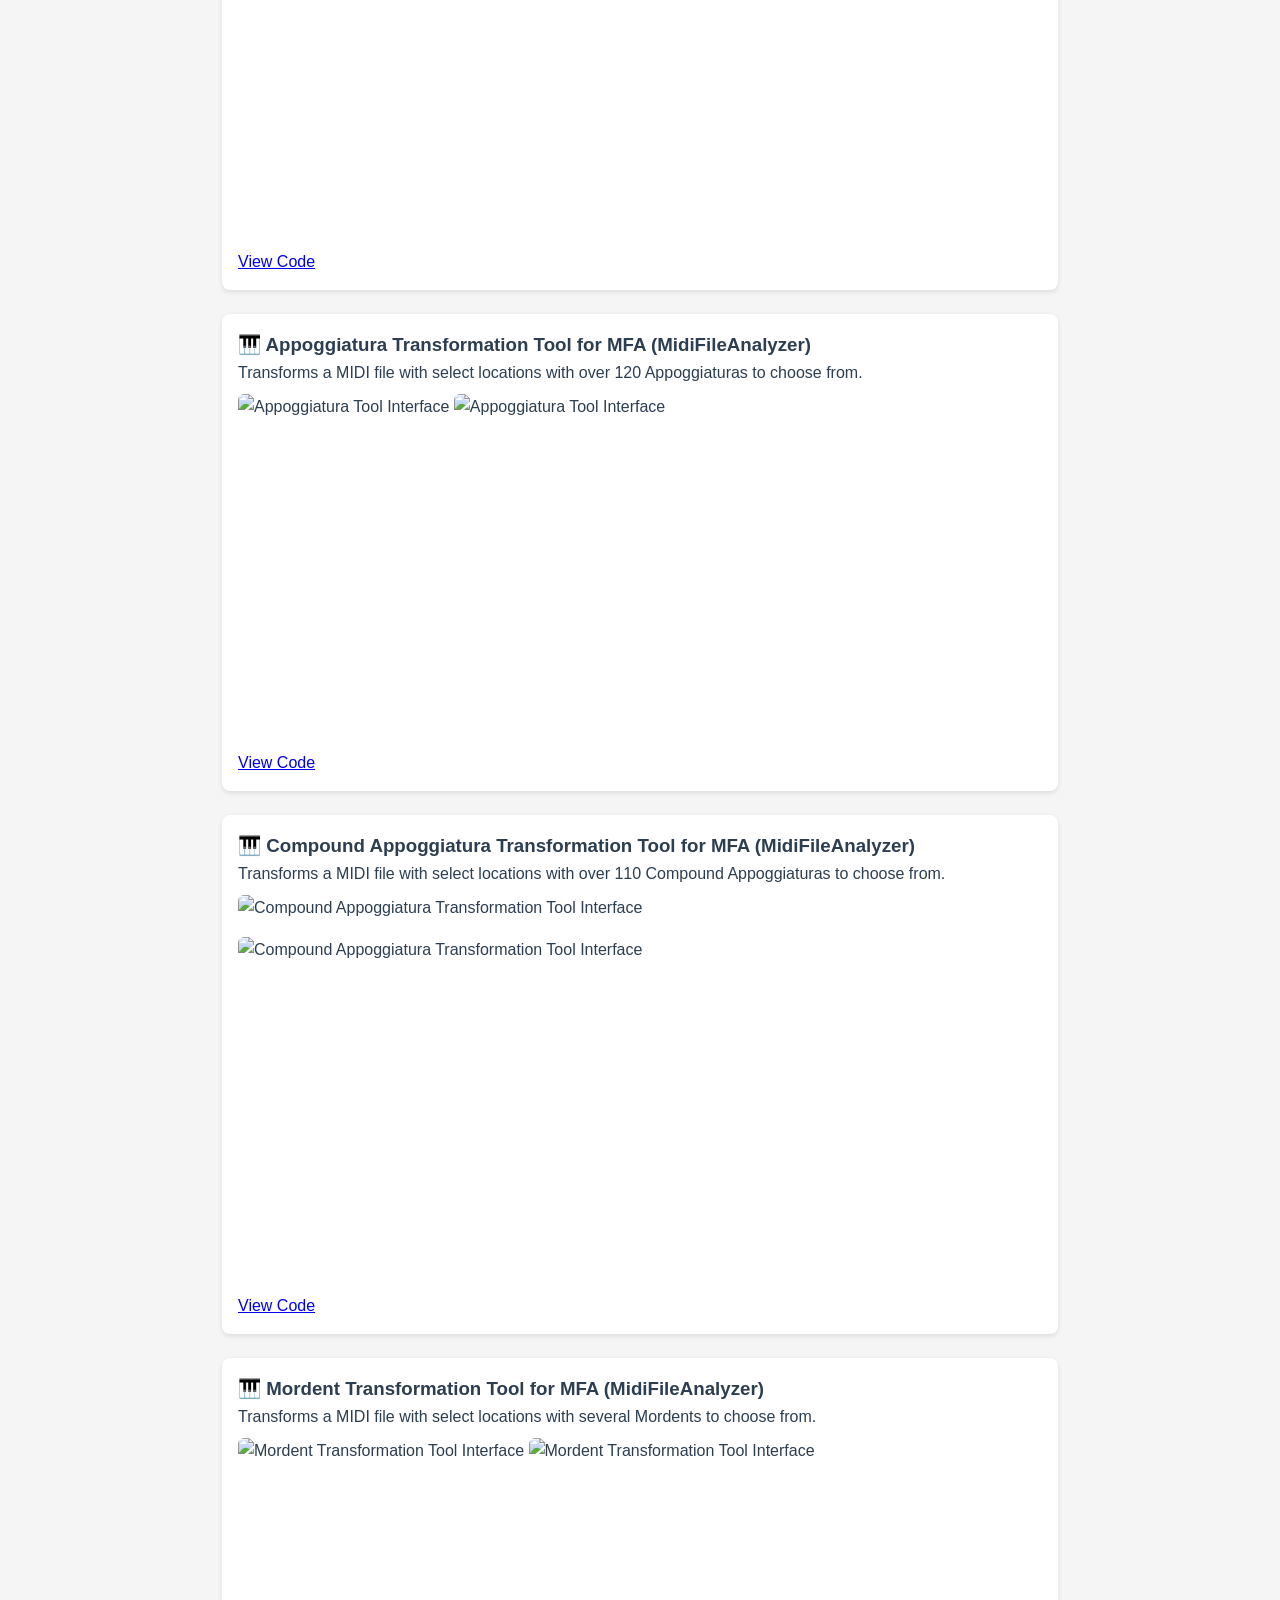
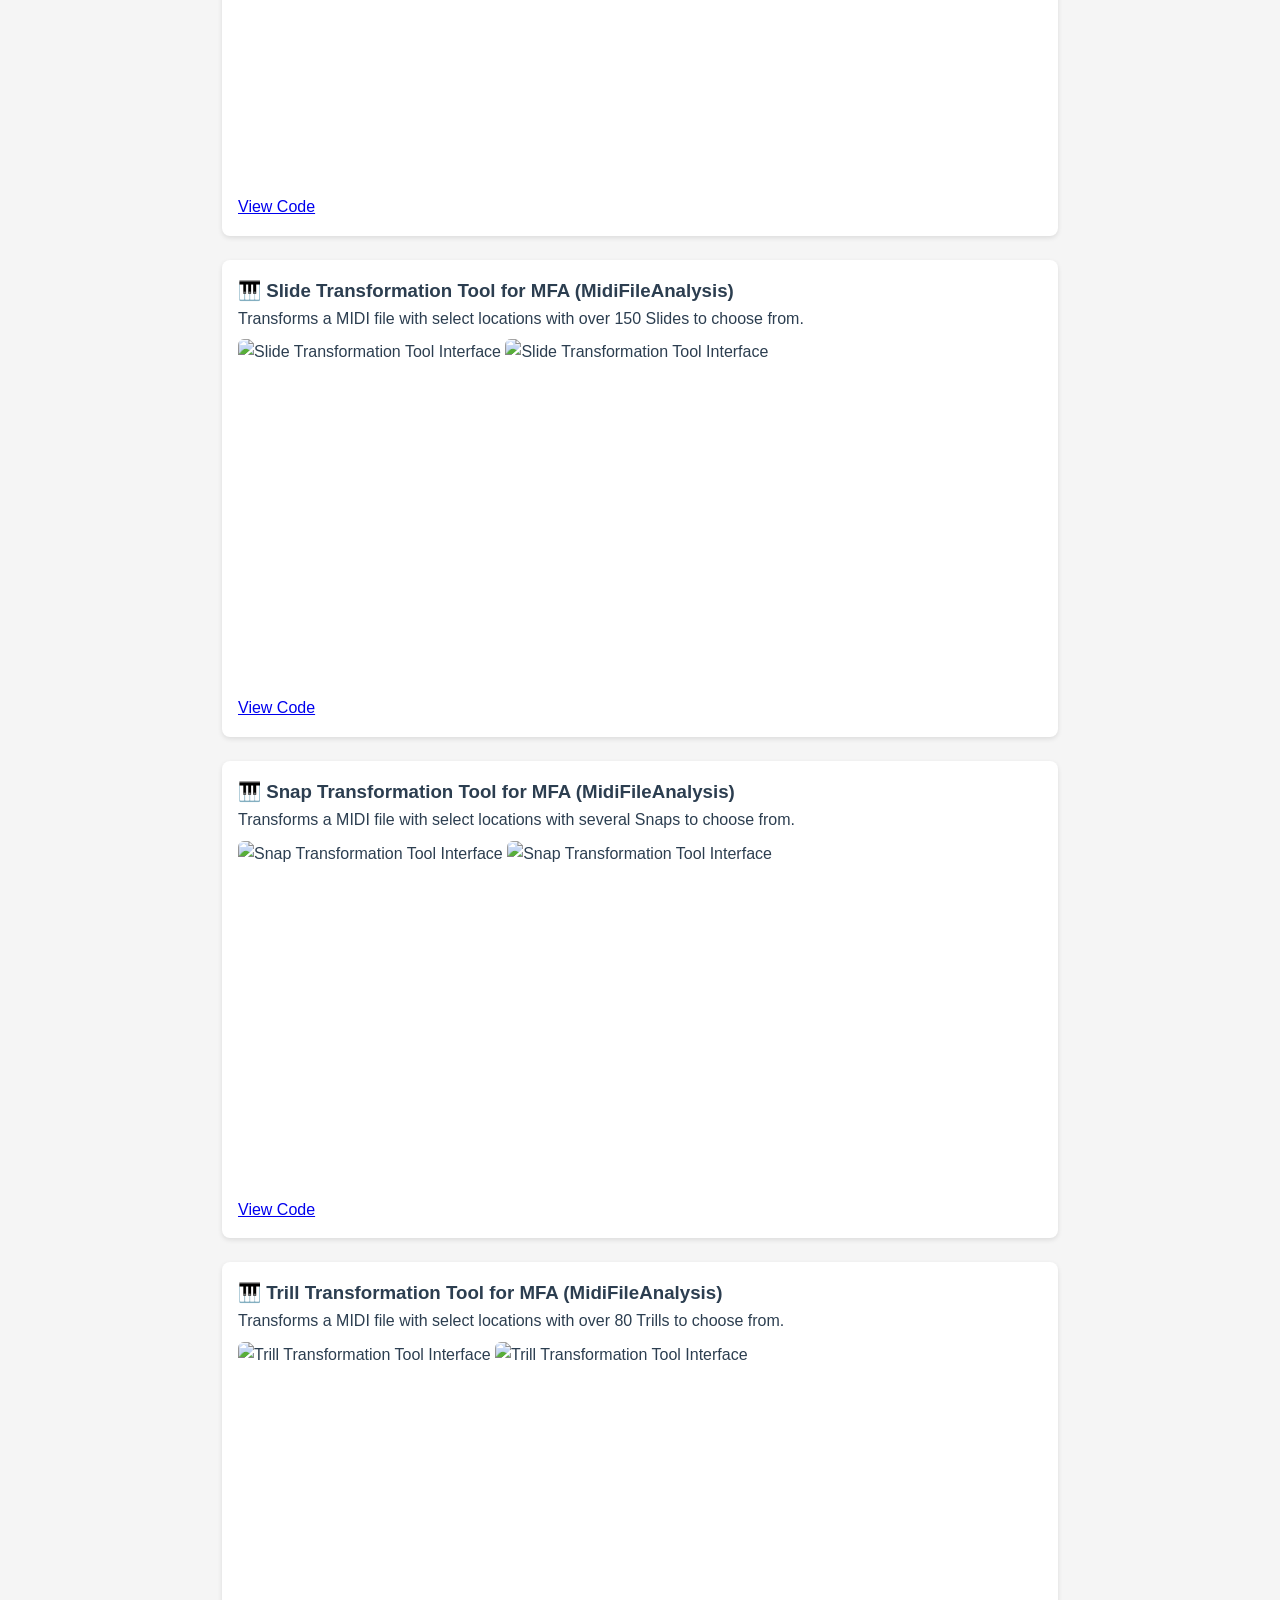
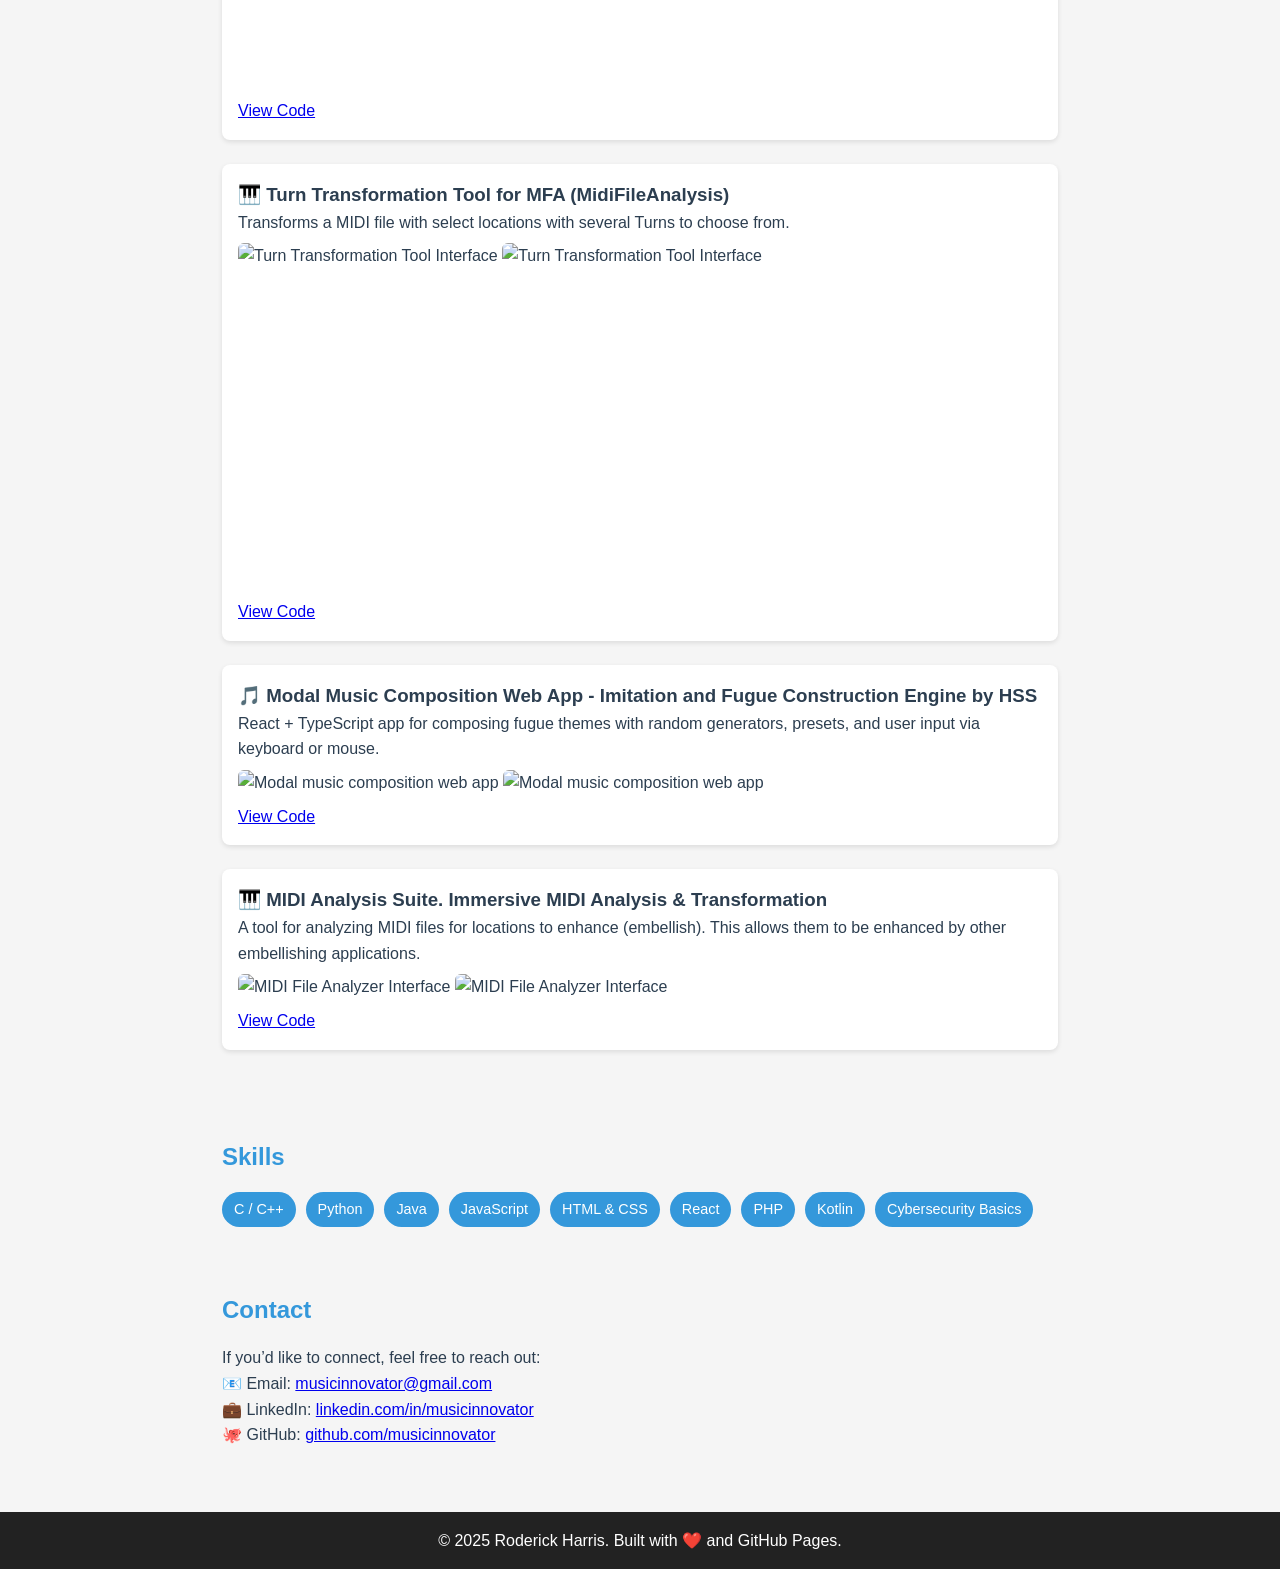
==== commit 50dacdfc: "Remove Theme Composer project section" ====
--- a/index.html
+++ b/index.html
@@ -299,13 +299,7 @@
     
 
     
-    <div class="project">
-      <h3>🎵 Theme Composer</h3>
-      <p>React + TypeScript app for composing themes with random generators and presets.</p>
-      <img src="images/theme-composer.png" alt="Screenshot of Theme Composer" />
-      <p><a href="https://github.com/musicinnovator/musicinnovator.github.io" target="_blank">View Code</a></p>
-    </div>
-    
+
 
 
     <div class="project">
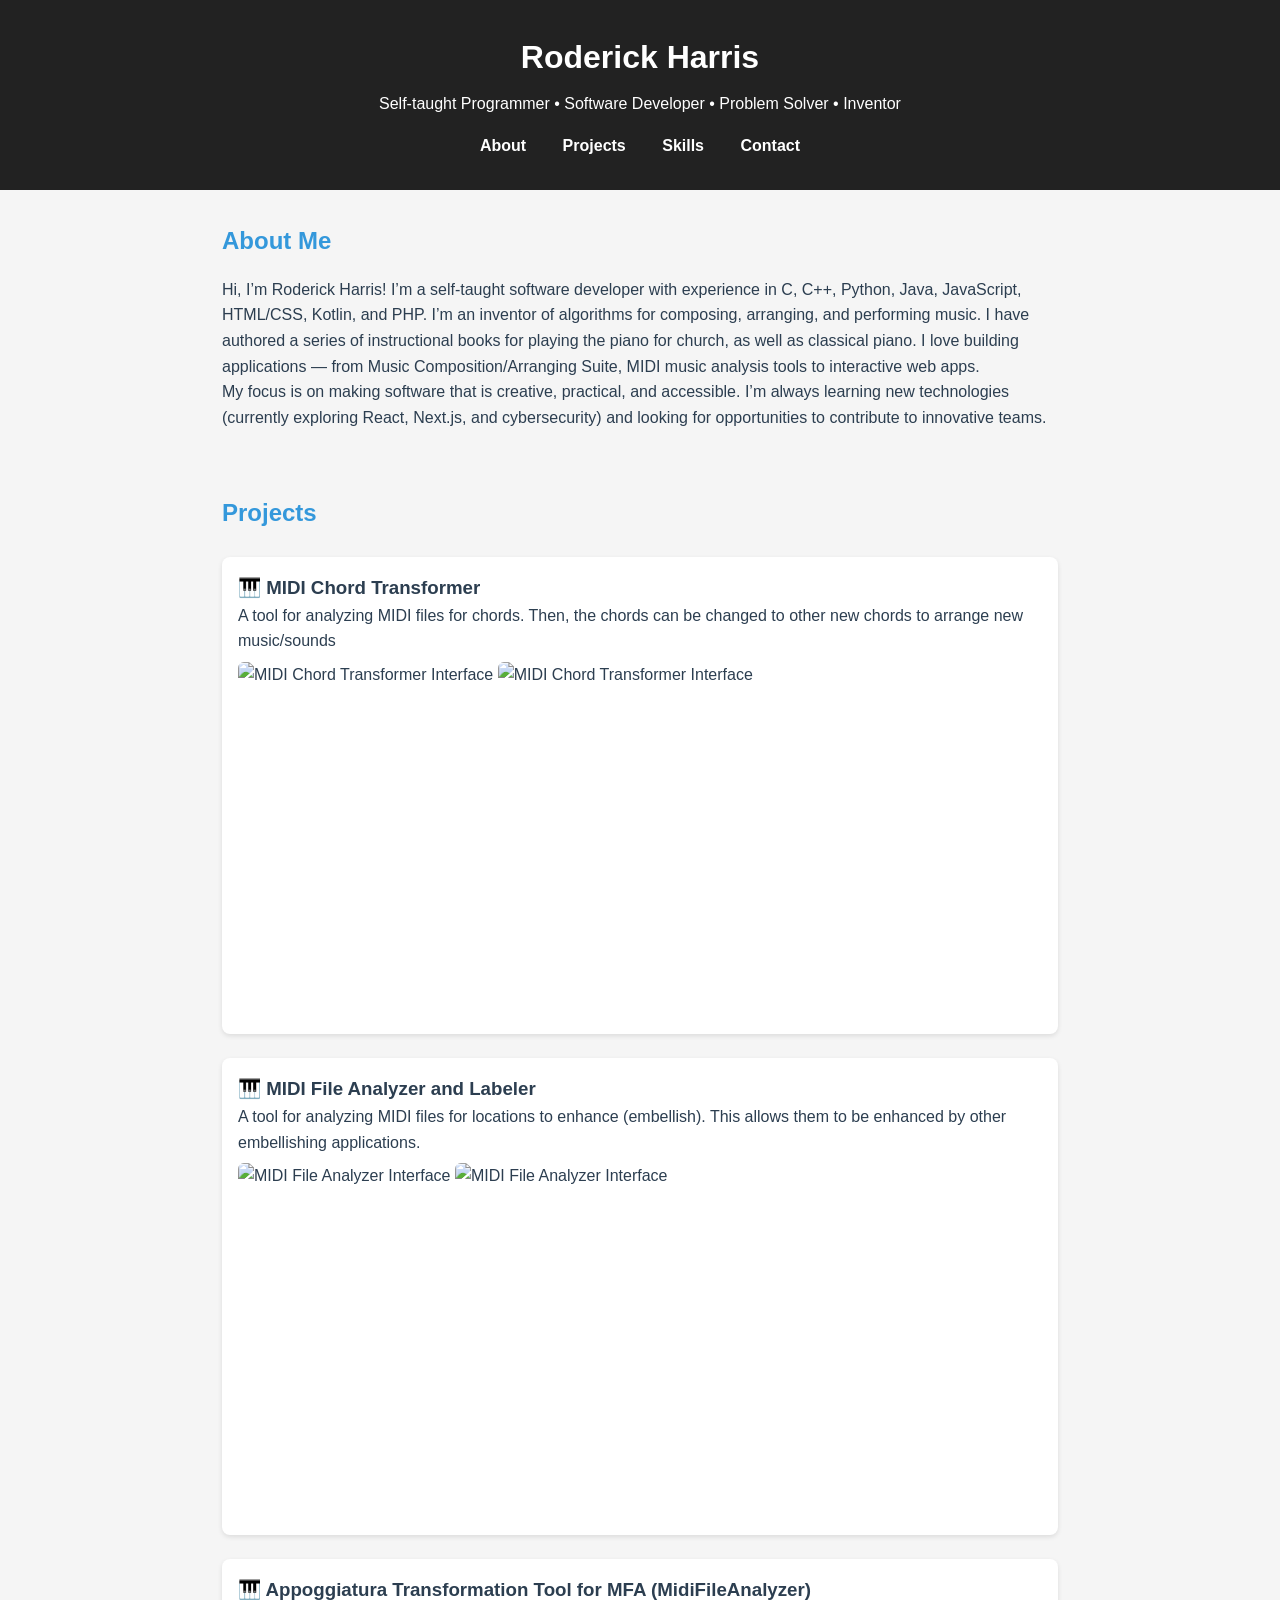
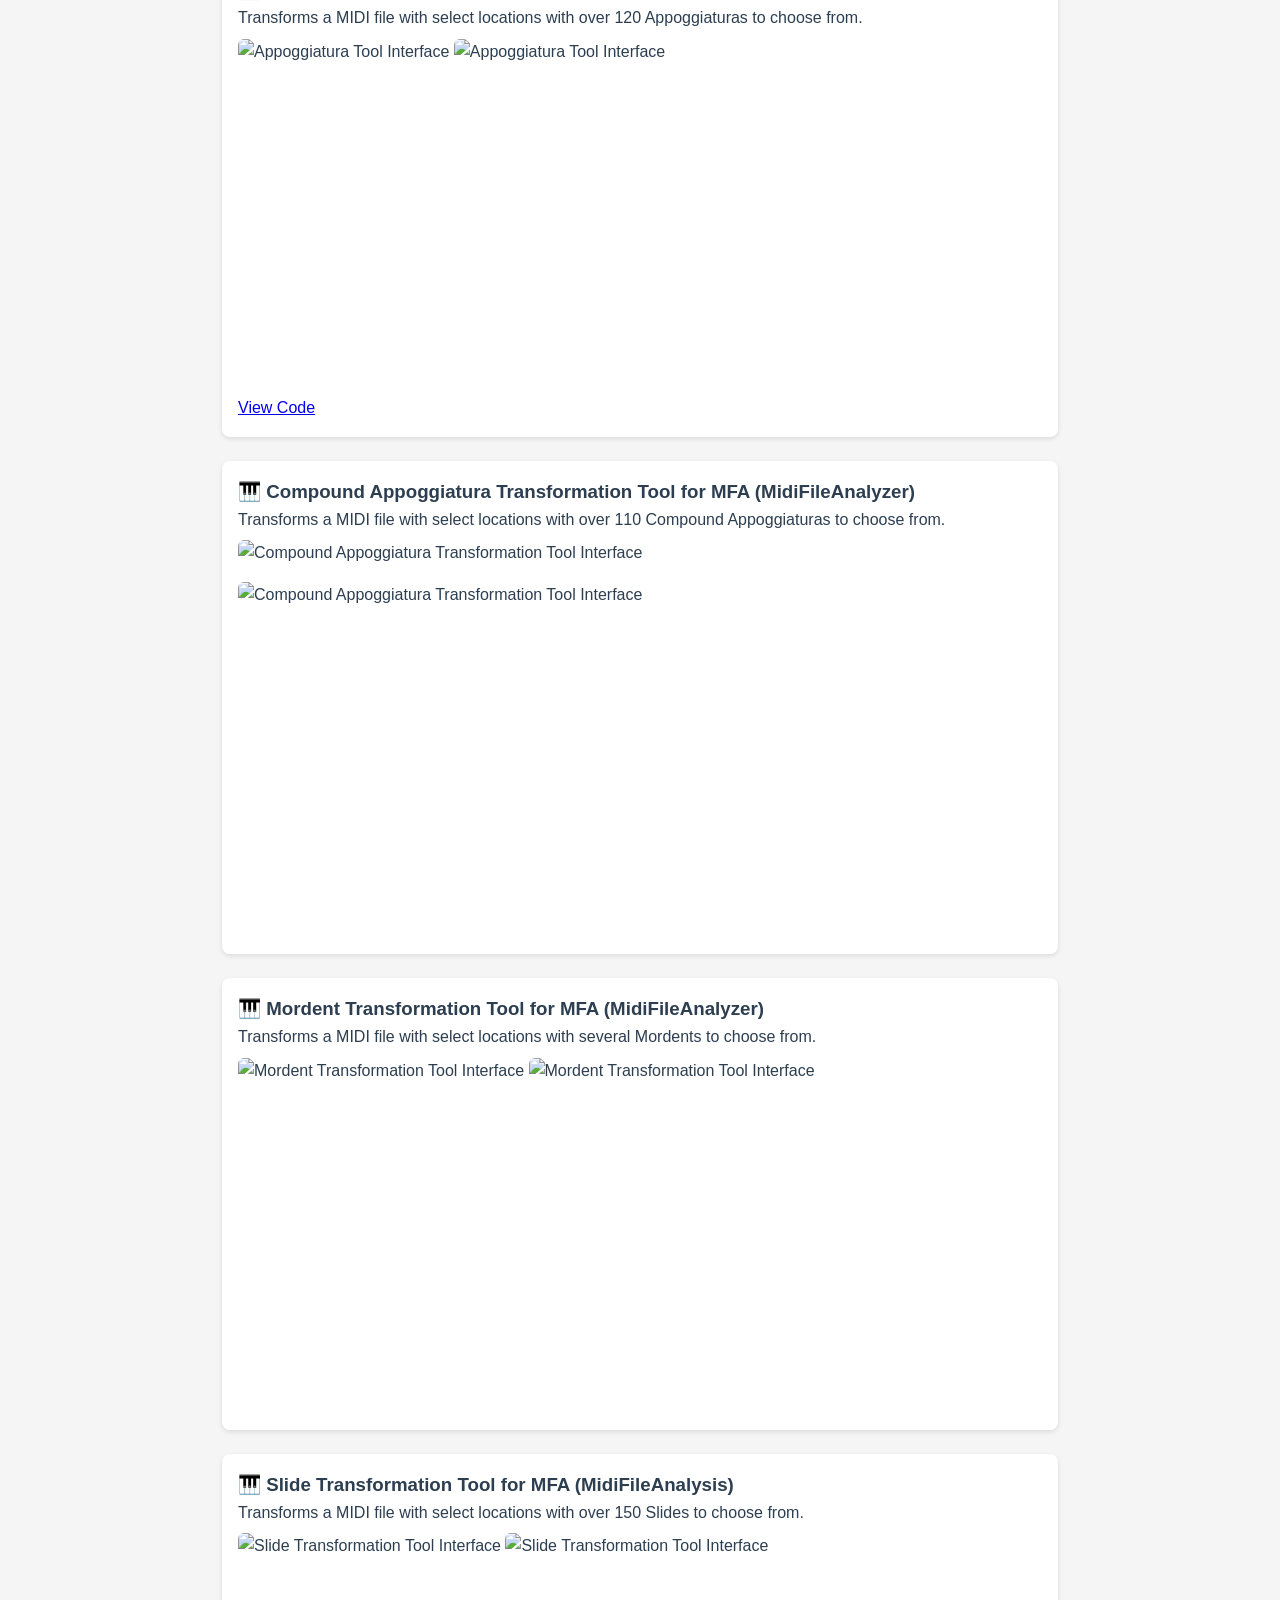
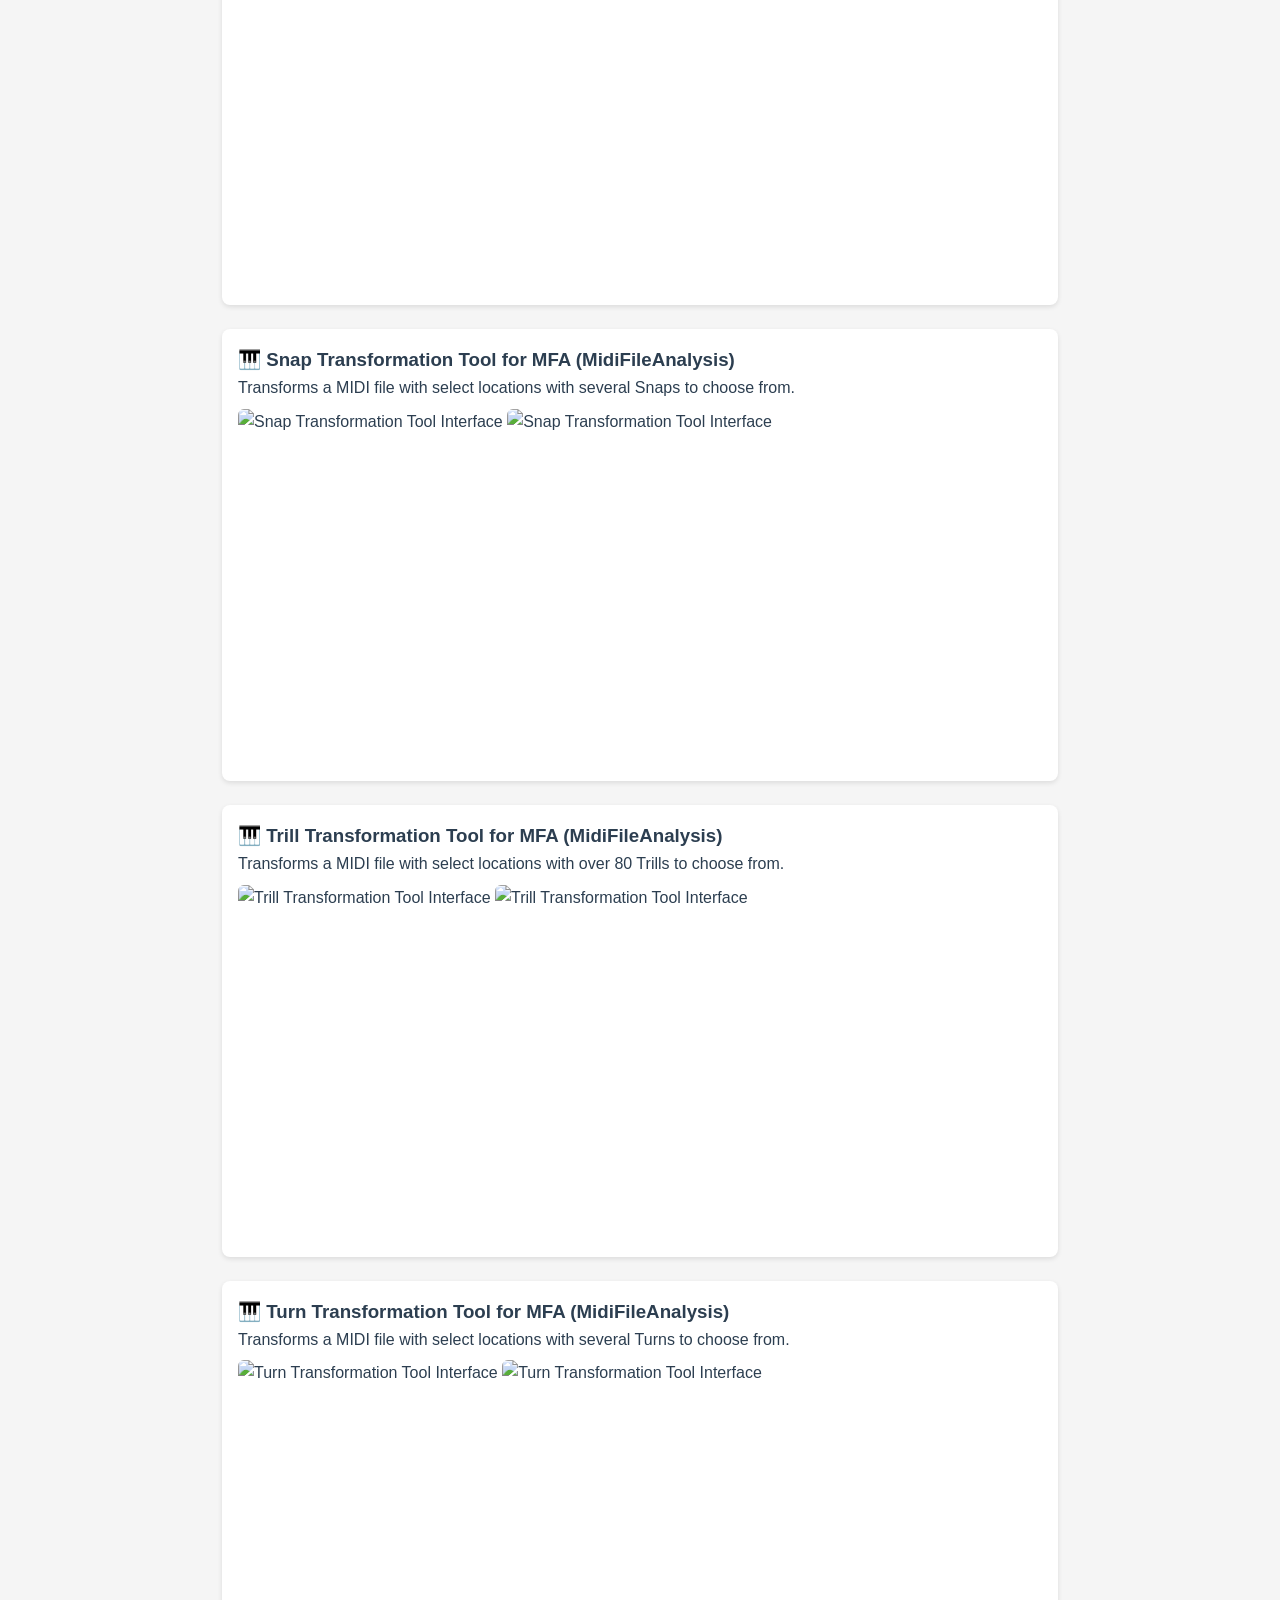
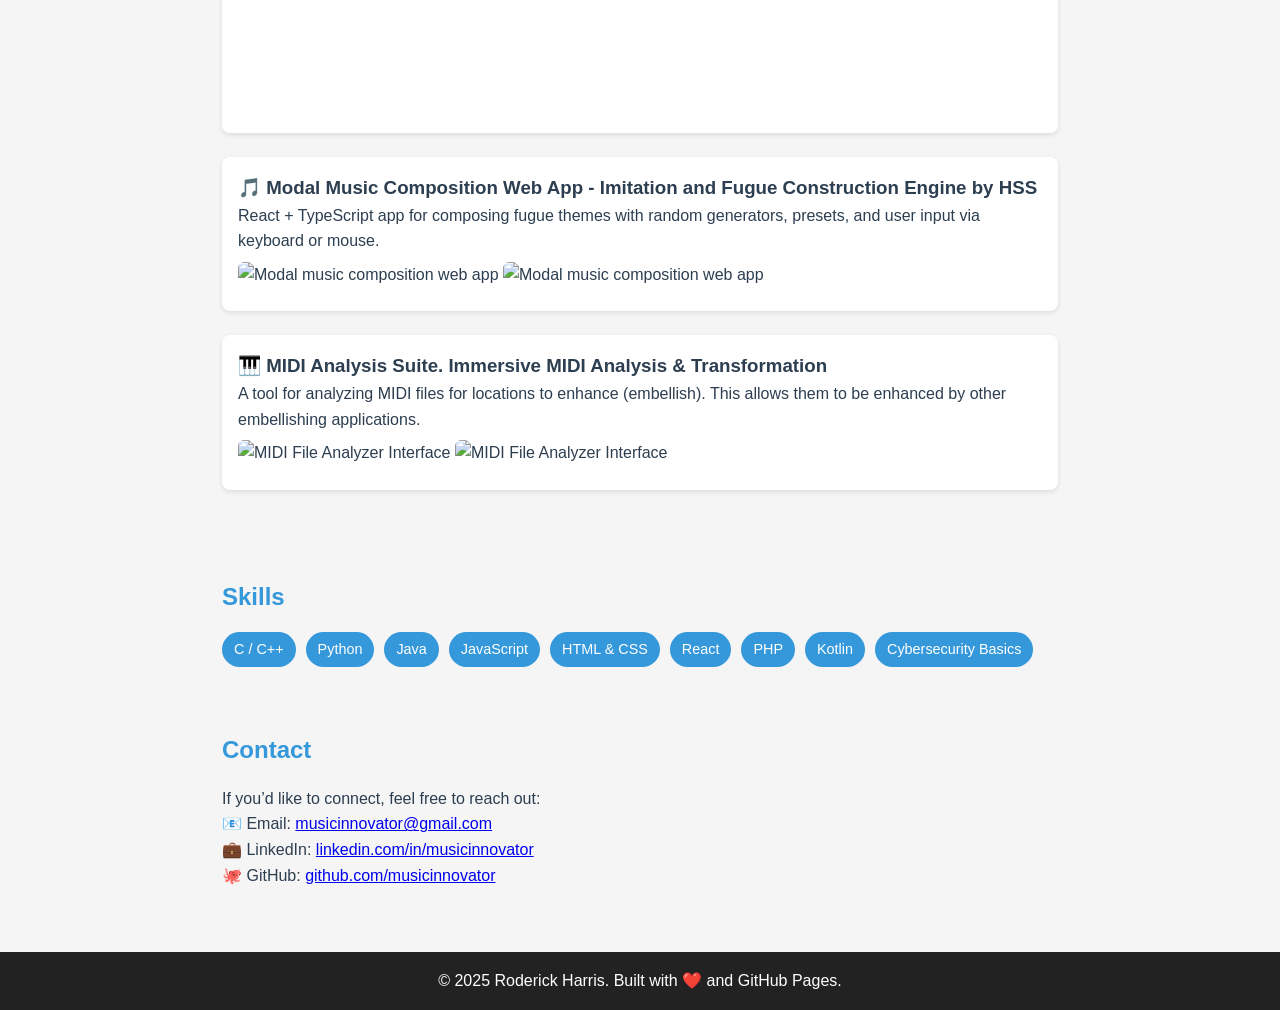
==== commit 83747912: "Remove video elements and 'View Code' links Removed video elements and associated 'View Code' links " ====
--- a/index.html
+++ b/index.html
@@ -133,12 +133,9 @@
         allowfullscreen>
       </iframe>
 
-      <video controls width="560">
-        <source src="videos/midi-demo.mp4" type="video/mp4">
-        Your browser does not support the video tag.
-      </video>
-
-      <p><a href="https://github.com/musicinnovator/musicinnovator.github.io" target="_blank">View Code</a></p>
+ 
+
+      
     </div>
 
     <div class="project">
@@ -159,7 +156,7 @@
       </iframe>
       
 
-      <p><a href="https://github.com/musicinnovator/musicinnovator.github.io" target="_blank">View Code</a></p>
+      
     </div>
 
 
@@ -195,7 +192,7 @@
       </iframe>
       
 
-      <p><a href="https://github.com/musicinnovator/musicinnovator.github.io" target="_blank">View Code</a></p>
+      
     </div>
 
 
@@ -215,7 +212,7 @@
       </iframe>
       
 
-      <p><a href="https://github.com/musicinnovator/musicinnovator.github.io" target="_blank">View Code</a></p>
+      
     </div>
 
 
@@ -234,7 +231,7 @@
       </iframe>
       
 
-      <p><a href="https://github.com/musicinnovator/musicinnovator.github.io" target="_blank">View Code</a></p>
+     
     </div>
 
 
@@ -253,7 +250,7 @@
       </iframe>
       
 
-      <p><a href="https://github.com/musicinnovator/musicinnovator.github.io" target="_blank">View Code</a></p>
+     
     </div>
 
 
@@ -271,7 +268,7 @@
       </iframe>
       
 
-      <p><a href="https://github.com/musicinnovator/musicinnovator.github.io" target="_blank">View Code</a></p>
+     
     </div>
 
 
@@ -291,7 +288,7 @@
       </iframe>
       
 
-      <p><a href="https://github.com/musicinnovator/musicinnovator.github.io" target="_blank">View Code</a></p>
+     
     </div>
 
     
@@ -324,7 +321,7 @@
 -->
 
       
-      <p><a href="https://github.com/musicinnovator/musicinnovator.github.io" target="_blank">View Code</a></p>
+      
     </div>
 
       <div class="project">
@@ -337,7 +334,7 @@
       <img src="https://raw.githubusercontent.com/musicinnovator/musicinnovator.github.io/main/images/Screenshot%202025-09-17%20150636.png" alt="MIDI File Analyzer Interface" />
 -->
 
-      <p><a href="https://github.com/musicinnovator/musicinnovator.github.io" target="_blank">View Code</a></p>
+      
     </div>
 
   </section>
@@ -364,7 +361,7 @@
   <p>If you’d like to connect, feel free to reach out:</p>
   <p>
     📧 Email: <a href="mailto:musicinnovator@gmail.com">musicinnovator@gmail.com</a><br />
-    💼 LinkedIn: <a href="https://linkedin.com/in/musicinnovator" target="_blank">linkedin.com/in/musicinnovator</a><br />
+    💼 LinkedIn: <a href="https://www.linkedin.com/in/roderick-harris-3677a8335" target="_blank">linkedin.com/in/musicinnovator</a><br />
     🐙 GitHub: <a href="https://github.com/musicinnovator" target="_blank">github.com/musicinnovator</a>
   </p>
 </section>
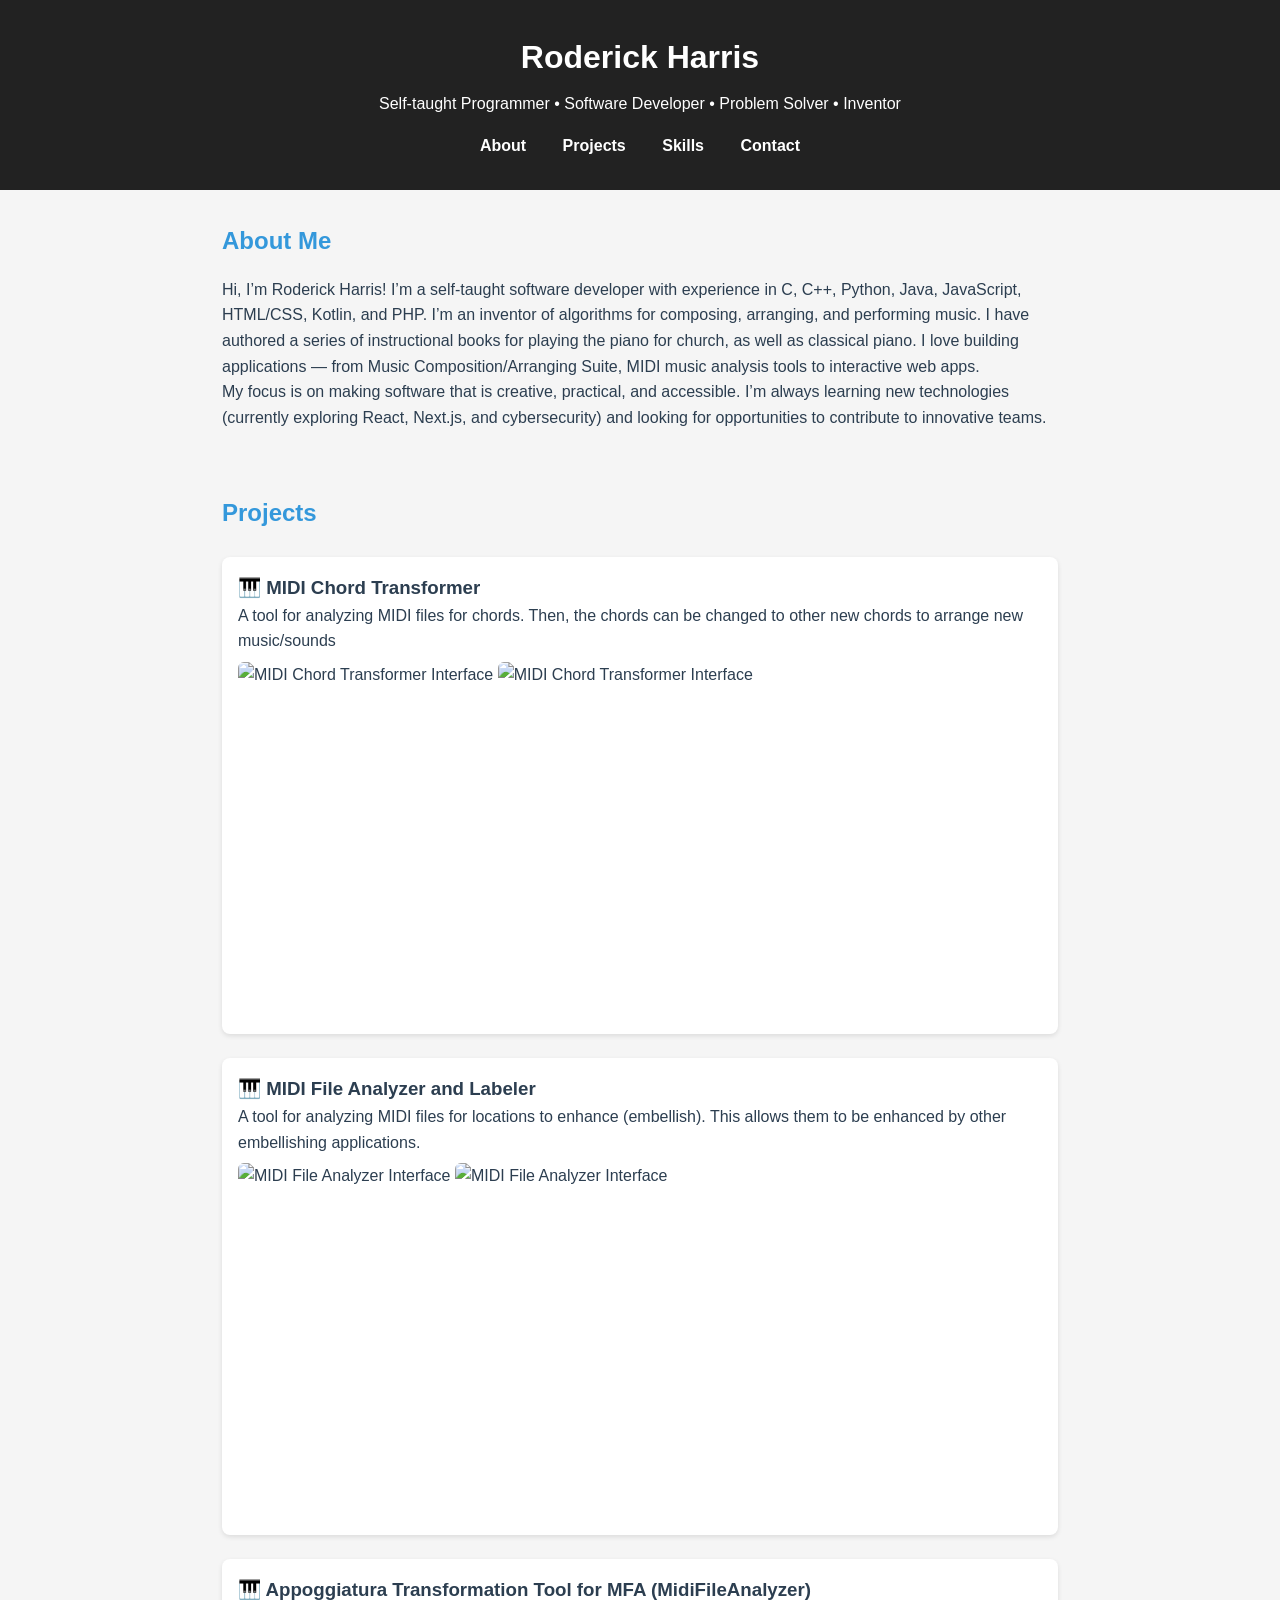
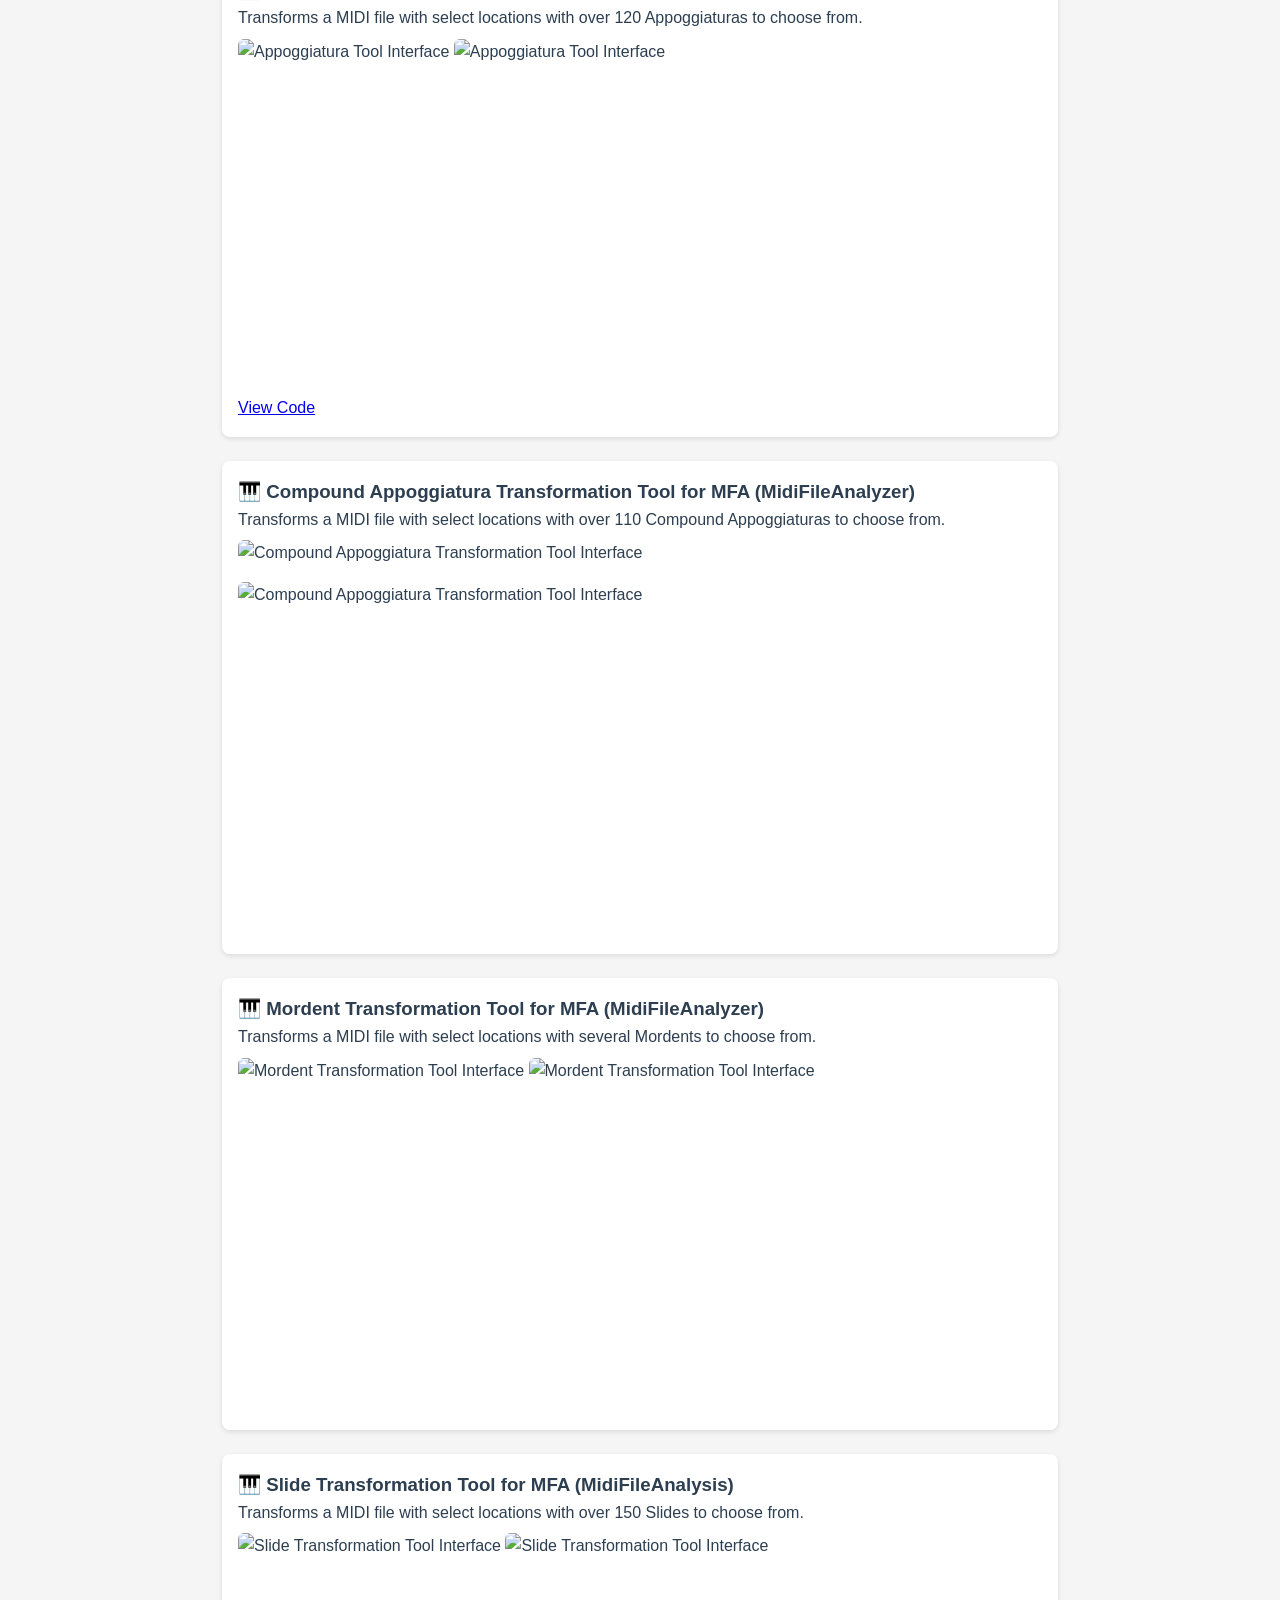
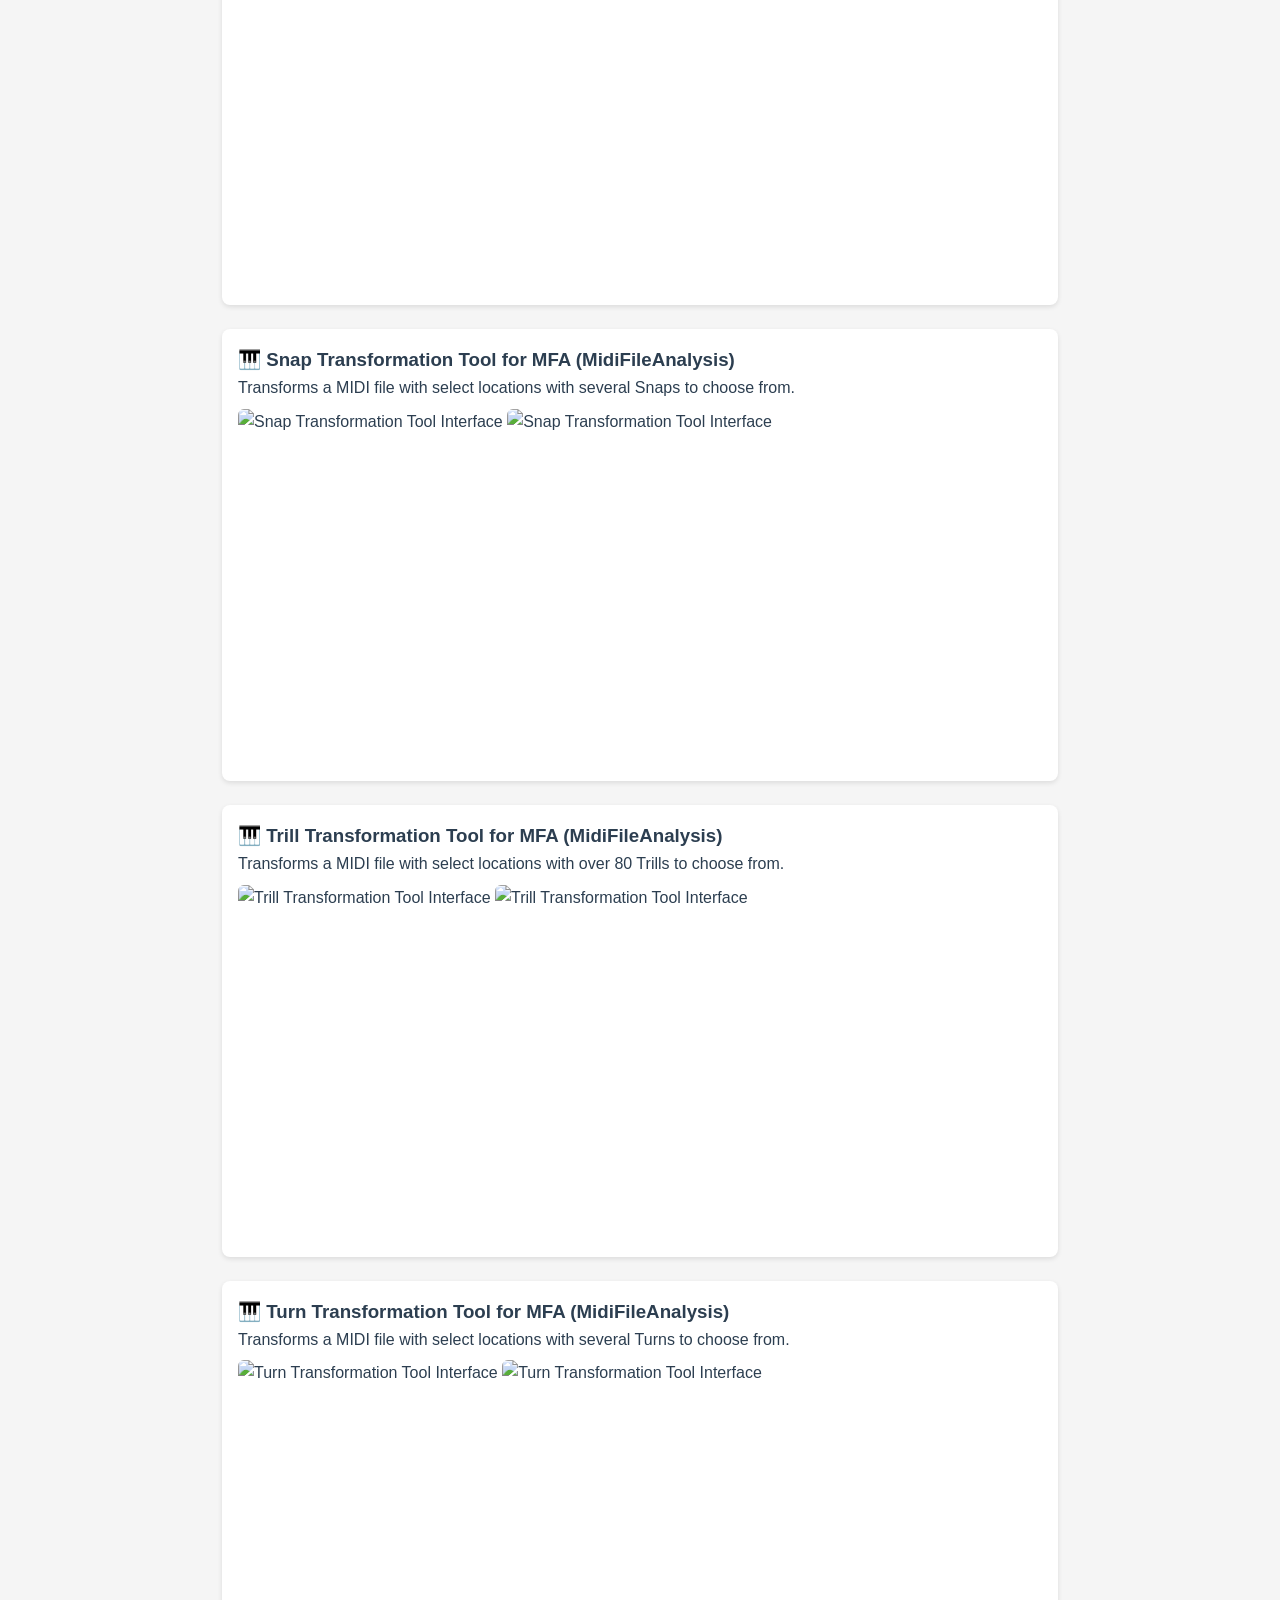
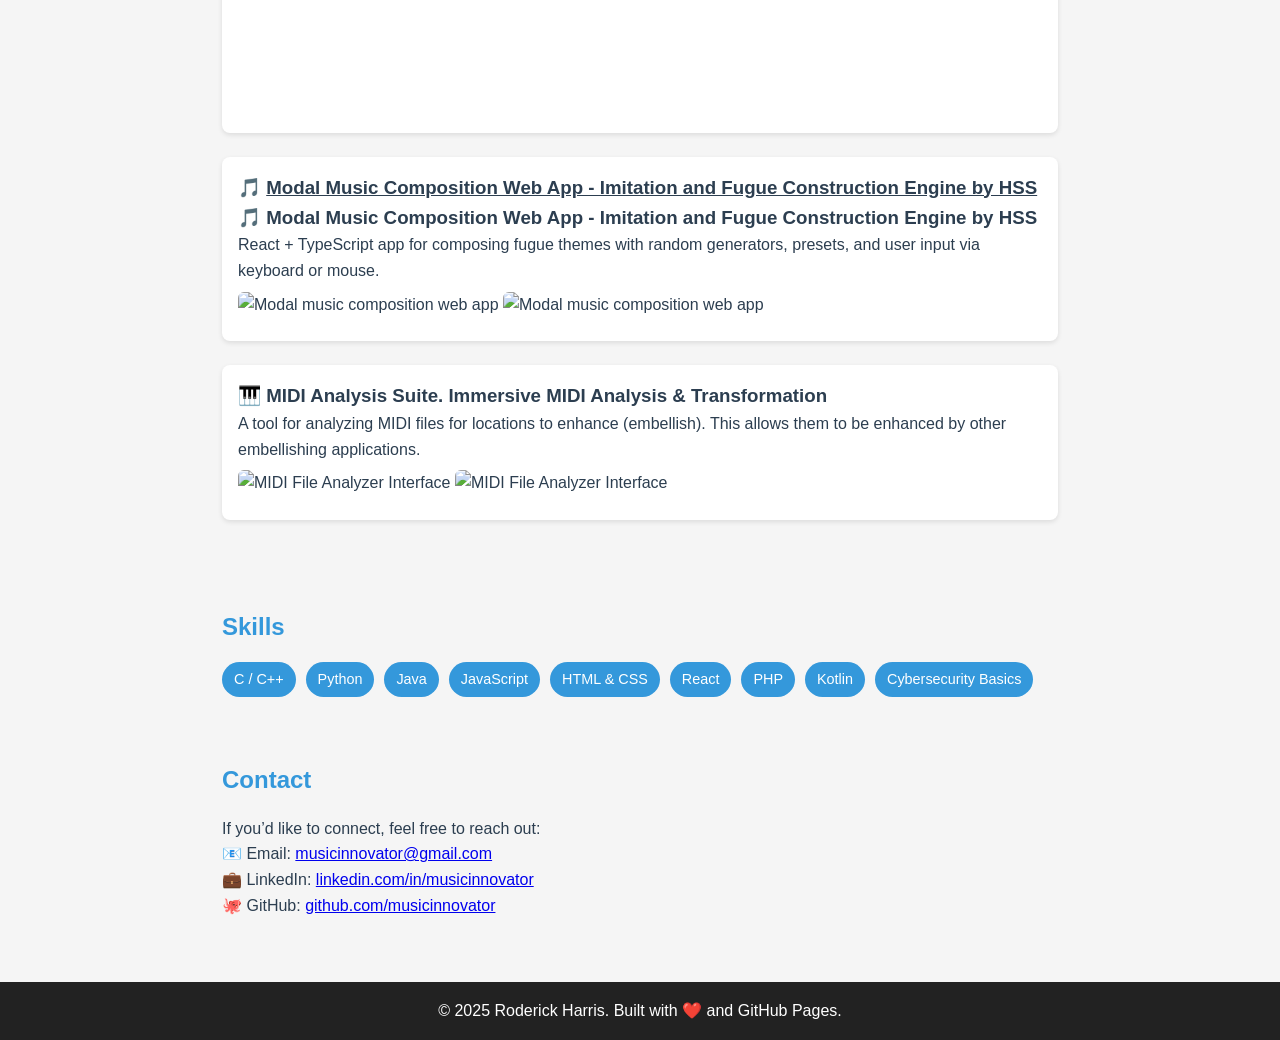
==== commit b909c17f: "Add Modal Music Composition project section Added a new project section for the Modal Music Composit" ====
--- a/index.html
+++ b/index.html
@@ -300,6 +300,11 @@
 
 
     <div class="project">
+      <h3>
+  🎵 <a href="https://modalmusiccomposition.figma.site/" target="_blank" style="color: inherit; text-decoration: underline;">
+    Modal Music Composition Web App - Imitation and Fugue Construction Engine by HSS
+  </a>
+</h3>
       <h3>🎵 Modal Music Composition Web App - Imitation and Fugue Construction Engine by HSS</h3>
       <p>React + TypeScript app for composing fugue themes with random generators, presets, and user input via keyboard or mouse.</p>
       
